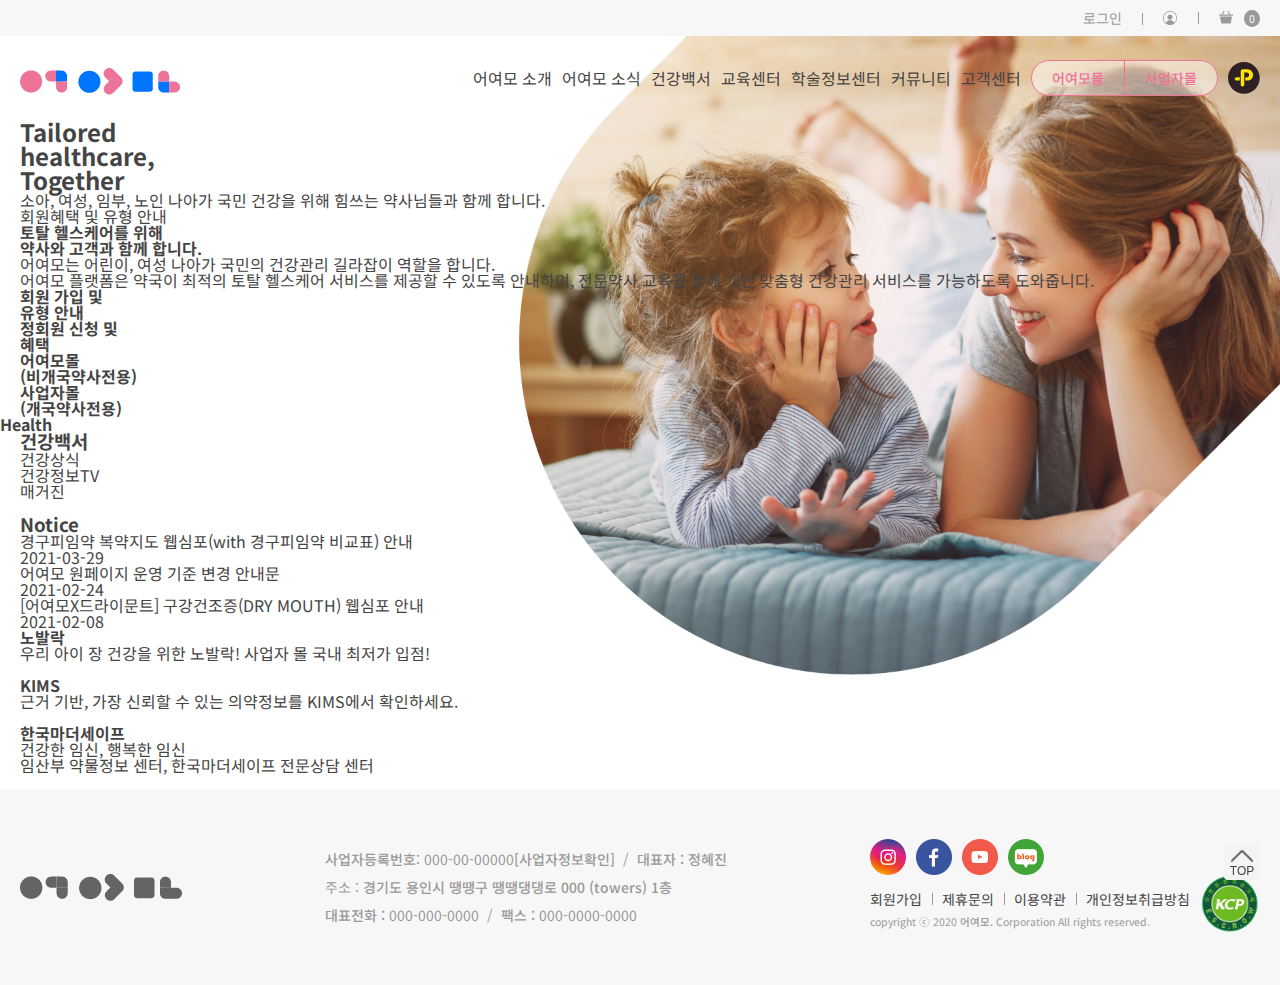
==== index.html @ 67e34d73 "add footer" ====
<!DOCTYPE html>
<html lang="ko">

<head>
  <meta charset="UTF-8">
  <meta http-equiv="X-UA-Compatible" content="IE=edge">
  <meta name="keywords" content="어여모">
  <meta name="description" content="소아, 여성, 임부, 노인 나아가 국민 건강을 위해 힘쓰는 약사님들과 함께 합니다.">
  <meta name="viewport"
    content="width=device-width, initial-scale=1.0, maximum-scale=1.0, minimum-scale=1.0, user-scalable=no">
  <title>어여모</title>
  <!-- 어여모 파비콘 -->
  <link rel="icon" href="./imgs/favicon.ico" type="image/x-icon">
  <!-- 구글 웹폰트 -->
  <link rel="stylesheet"
    href="https://fonts.googleapis.com/css2?family=Noto+Sans+KR:wght@100;300;400;500;700;900&display=swap">
  <link rel="stylesheet" href="https://fonts.googleapis.com/css2?family=Poppins:wght@300;400;500;600;700&display=swap">
  <link rel="stylesheet" href="https://fonts.googleapis.com/css2?family=Jua&display=swap">
  <!-- css -->
  <link rel="stylesheet" href="./css/style.css">
</head>

<body>
  <div class="wrap">
    <!-- 상단 헤더 메뉴 -->
    <header>
      <div class="header-top">
        <div class="inner">
          <ul class="util">
            <li><a href="#">로그인</a></li>
            <li><a href="#"><span class="blind">내 정보</span></a></li>
            <li><a href="#"><span class="blind">장바구니</span><span>0</span></a></li>
          </ul>
        </div>
      </div>
      <div class="header-nav">
        <div class="inner">
          <h1 class="logo">
            <a href="./index.html"><img src="./imgs/common/logo.png" alt="어여모 상단 로고" /></a>
          </h1>
          <ul class="gnb-box">
            <li class="gnb">
              <ul>
                <li class="gnb-title"><a href="#">어여모 소개</a>
                  <ul class="depth">
                    <li><a href="#">인사말</a></li>
                    <li><a href="#">비전&미션</a></li>
                    <li><a href="#">CI 소개</a></li>
                    <li><a href="#">오시는 길</a></li>
                  </ul>
                </li>
                <li class="gnb-title"><a href="#">어여모 소식</a>
                  <ul class="depth">
                    <li><a href="#">공지사항</a></li>
                    <li><a href="#">활동소식</a></li>
                    <li><a href="#">이벤트</a></li>
                  </ul>
                </li>
                <li class="gnb-title"><a href="#">건강백서</a>
                  <ul class="depth">
                    <li><a href="#">건강상식</a></li>
                    <li><a href="#">건강정보TV</a></li>
                    <li><a href="#">매거진</a></li>
                  </ul>
                </li>
                <li class="gnb-title"><a href="#">교육센터</a>
                  <ul class="depth">
                    <li><a href="#">LIVE 교육신청</a></li>
                    <li><a href="#">동영상 교육</a></li>
                    <li><a href="#">- 소아</a></li>
                    <li><a href="#">- 여성</a></li>
                    <li><a href="#">- 영양</a></li>
                    <li><a href="#">- 질병/약</a></li>
                    <li><a href="#">- 노인</a></li>
                    <li><a href="#">- 약국경영</a></li>
                    <li><a href="#">- 제품</a></li>
                    <li><a href="#">교육 오디오 클립</a></li>
                  </ul>
                </li>
                <li class="gnb-title"><a href="#">학술정보센터</a>
                  <ul class="depth">
                    <li><a href="#">학술 FAQ</a></li>
                    <li><a href="#">어여모 지식iN</a></li>
                    <li><a href="#">전문자료</a></li>
                    <li><a href="#">어여모 원페이지</a></li>
                    <li><a href="#">어여모 원페이지 미니</a></li>
                  </ul>
                </li>
                <li class="gnb-title"><a href="#">커뮤니티</a>
                  <ul class="depth">
                    <li><a href="#">약사에게 물어보세요</a></li>
                    <li><a href="#">약사끼리 묻고답하기</a></li>
                    <li><a href="#">약사끼리 구인/구직</a></li>
                    <li><a href="#">약사끼리 사고팔고</a></li>
                  </ul>
                </li>
                <li class="gnb-title"><a href="#">고객센터</a>
                  <ul class="depth">
                    <li><a href="#">회원가입 및 유형안내</a></li>
                    <li><a href="#">정회원 신청 및 혜택</a></li>
                    <li><a href="#">약사회원인증</a></li>
                    <li><a href="#">1:1 문의</a></li>
                  </ul>
                </li>
              </ul>
            </li>
            <li class="category-link">
              <ul>
                <li class="categories"><a href="#">어여모몰</a>
                  <ul class="depth">
                    <li><a href="#">브랜드</a></li>
                    <li><a href="#">여성/뷰티(특가)</a></li>
                    <li><a href="#">어여모</a></li>
                    <li><a href="#">살균/소독</a></li>
                    <li><a href="#">기획전</a></li>
                    <li><a href="#">정회원</a></li>
                  </ul>
                </li>
                <li class="categories"><a href="#">사업자몰</a>
                  <ul class="depth">
                    <li><a href="#">브랜드</a></li>
                    <li><a href="#">건기식/식품</a></li>
                    <li><a href="#">유아/어린이</a></li>
                    <li><a href="#">여성/뷰티</a></li>
                    <li><a href="#">어여모</a></li>
                    <li><a href="#">기타</a></li>
                    <li><a href="#">기획전</a></li>
                    <li><a href="#">정회원</a></li>
                  </ul>
                </li>
              </ul>
            </li>
            <li class="btn_kakao">
              <a href="#" title="카카오톡 상담"><span class="blind">카카오톡 상담하기</span></a>
            </li>
            <!-- 모바일 메뉴 햄버거 버튼 -->
            <li class="mobile">
              <div class="hamburger">
                <a href="#">
                  <span><span class="blind">모바일 메뉴</span></span>
                </a>
              </div>
            </li>
          </ul>
        </div>
      </div>
      <!-- 모바일 메뉴 -->
    </header>
    <!-- 메인 컨텐츠 -->
    <main>
      <div class="main-container">
        <!-- 메인 비주얼 -->
        <div class="main-visual">
          <div class="object mv-right">
            <img src="./imgs/main/visual_img.png" alt="" />
          </div>
          <div class="inner">
            <div class="text mv-left">
              <h2 class="visual-title">Tailored<br>healthcare,<br>Together</h2>
              <p class="ex-text">소아, 여성, 임부, 노인 나아가 국민 건강을 위해 힘쓰는 약사님들과 함께 합니다.</p>
              <a href="#"><span>회원혜택 및 유형 안내</span></a>
            </div>
          </div>
        </div>
        <!-- 섹션 1 : 어여모 안내 -->
        <div class="section about">
          <div class="object mv-left chng-scale"></div>
          <div class="inner">
            <div class="text">
              <strong class="section-em mv-left">토탈 헬스케어를 위해<br>약사와 고객과 함께 합니다.</strong>
              <p class="ex-text mv-right">
                어여모는 어린이, 여성 나아가 국민의 건강관리 길라잡이 역할을 합니다.<br>
                어여모 플랫폼은 약국이 최적의 토탈 헬스케어 서비스를 제공할 수 있도록 안내하며, 전문약사 교육을 통해 개인 맞춤형 건강관리 서비스를 가능하도록 도와줍니다.
              </p>
            </div>
            <ul class="items-box">
              <li class="item mv-up">
                <a href="#">
                  <span class="item-icons"></span>
                  <h4 class="item-top">회원 가입 및<br>유형 안내</h4>
                </a>
              </li>
              <li class="item mv-up">
                <a href="#">
                  <span class="item-icons"></span>
                  <h4 class="item-top">정회원 신청 및<br>혜택</h4>
                </a>
              </li>
              <li class="item mv-up">
                <a href="#">
                  <span class="item-icons"></span>
                  <h4 class="item-top">어여모몰<br>(비개국약사전용)</h4>
                </a>
              </li>
              <li class="item mv-up">
                <a href="#">
                  <span class="item-icons"></span>
                  <h4 class="item-top">사업자몰<br>(개국약사전용)</h4>
                </a>
              </li>
            </ul>
          </div>
        </div>
        <!-- 섹션 2 : 건강 정보 -->
        <div class="section health">
          <div class="object mv-right chng-scale">
            <strong class="section-em">Health</strong>
          </div>
          <div class="inner">
            <div class="text mv-left">
              <h3 class="section-title">건강백서</h3>
            </div>
            <ul class="items-box">
              <li class="item mv-up">
                <p class="item-bottom">건강상식</p>
              </li>
              <li class="item mv-up">
                <p class="item-bottom">건강정보TV</p>
              </li>
              <li class="item mv-up">
                <p class="item-bottom">매거진</p>
              </li>
            </ul>
          </div>
        </div>
        <!-- 섹션 3: 공지사항 -->
        <div class="section notice">
          <div class="object">
            <span class="mv-up"></span>
            <img src="" alt="" class="mv-up">
          </div>
          <div class="inner">
            <div class="text mv-left">
              <h3 class="section-title">Notice</h3>
              <a href="#"><span></span></a>
            </div>
            <ol class="board">
              <li>
                <a href="#" class="board-title">경구피임약 복약지도 웹심포(with 경구피임약 비교표) 안내</a>
                <p class="board-date">2021-03-29</p>
              </li>
              <li>
                <a href="#" class="board-title">어여모 원페이지 운영 기준 변경 안내문</a>
                <p class="board-date">2021-02-24</p>
              </li>
              <li>
                <a href="#" class="board-title">[어여모X드라이문트] 구강건조증(DRY MOUTH) 웹심포 안내</a>
                <p class="board-date">2021-02-08</p>
              </li>
            </ol>
          </div>
        </div>
        <!-- 섹션 4 : 관련 링크 안내 -->
        <div class="section banner">
          <div class="inner">
            <div class="items-box">
              <div class="item">
                <a href="#">
                  <span class="blind">사업자 몰 바로 가기</span>
                  <span class="item-icons"></span>
                  <h4 class="item-top">노발락</h4>
                  <div class="item-center">
                    <p>우리 아이 장 건강을 위한 노발락! 사업자 몰 국내 최저가 입점!</p>
                    <img src="" alt="">
                  </div>
                </a>
              </div>
              <div class="item">
                <a href="#">
                  <span class="blind">캄스 온라인 바로 가기</span>
                  <span class="item-icons"></span>
                  <h4 class="item-top">KIMS</h4>
                  <div class="item-center">
                    <p>근거 기반, 가장 신뢰할 수 있는 의약정보를 KIMS에서 확인하세요.</p>
                    <img src="" alt="">
                  </div>
                </a>
              </div>
              <div class="item">
                <a href="#">
                  <span class="blind">한국마더세이프 전문상담 센터 바로 가기</span>
                  <span class="item-icons"></span>
                  <h4 class="item-top">한국마더세이프</h4>
                  <div class="item-center">
                    <p>건강한 임신, 행복한 임신<br>임산부 약물정보 센터, 한국마더세이프 전문상담 센터</p>
                    <img src="" alt="">
                  </div>
                </a>
              </div>
            </div>
          </div>
        </div>
      </div>
    </main>
    <!-- 하단 풋터 메뉴 -->
    <footer>
      <div class="inner">
        <div class="ft_logo">
          <a href="./index.html"><img src="./imgs/common/ft_logo.png" alt="어여모 하단 로고"></a>
        </div>
        <ul class="ft_info">
          <li>
            <p><strong>사업자등록번호</strong>: 000-00-00000</p><a href="#"><strong>[사업자정보확인]</strong></a><span class="slash">/</span><strong>대표자 : 정혜진</strong>
          </li>
          <li>
            <p><span class="slash">/</span>주소 : <strong>경기도 용인시 땡땡구 땡땡댕댕로 000 (towers) 1층</strong></p>
          </li>
          <li>
            <p><span class="slash">/</span><strong>대표전화 :</strong> 000-000-0000<span class="slash">/</span><strong>팩스 : </strong>000-0000-0000</p>
          </li>
        </ul>
        <div class="ft-right">
          <div class="ft_sns">
            <span class="blind">sns 둘러보기</span>
            <a href="#"><img src="./imgs/common/icon_insta.png" alt="어여모 인스타그램"></a>
            <a href="#"><img src="./imgs/common/icon_facebook.png" alt="어여모 페이스북"></a>
            <a href="#"><img src="./imgs/common/icon_youtube.png" alt="어여모 유튜브"></a>
            <a href="#"><img src="./imgs/common/icon_blog.png" alt="어여모 네이버블로그"></a>
          </div>
          <div class="ft_menu">
            <ul>
              <li class="ft-menu_top">
                <ul class="ft-depth">
                  <li><a href="#">회원가입</a></li>
                  <li><a href="#">제휴문의</a></li>
                  <li><a href="#">이용약관</a></li>
                  <li><a href="#">개인정보취급방침</a></li>
                </ul>
              </li>
              <li class="ft-menu_copy">
                <p>copyright ⓒ 2020 <strong>어여모.</strong> Corporation All rights reserved.</p>
              </li>
            </ul>
            <a href="#"><img src="./imgs/common/ft_kcp.png" alt="에스크로 서비스 가맹점 로고"></a>
          </div>
        </div>
      </div>
    </footer>
    <button type="button" class="top">
      <span class="위로 가기"></span>TOP
    </div>
  </div>
</body>

</html>
---- css/style.css ----
@charset "UTF-8";
html,
body,
div,
span,
h1,
h2,
h3,
h4,
h5,
h6,
p,
a,
strong,
ol,
ul,
li,
aside,
footer,
header,
main {
  margin: 0;
  padding: 0;
  vertical-align: baseline;
}

body {
  position: relative;
  height: 100%;
  color: #444;
  font-family: "Noto Sans KR", "맑은 고딕", Dotum, Arial, sans-serif;
  font-size: 100%;
  line-height: 1;
}

aside,
footer,
header,
main,
div {
  display: block;
}

ol,
ul {
  list-style: none;
}

a {
  height: 100%;
  display: block;
  color: inherit;
  text-decoration: none;
}

img {
  max-width: 100%;
  height: auto;
  vertical-align: middle;
}

button {
  cursor: pointer;
  padding: 0;
  border: 0;
  outline: 0;
  appearance: none;
}

footer {
  position: relative;
  background-color: #f7f7f7;
  padding: 50px 0;
  white-space: nowrap;
}
footer .inner {
  display: flex;
  align-items: center;
  justify-content: space-between;
}
footer strong {
  font-weight: 500;
}

.ft_logo img {
  min-width: 160px !important;
}

.ft_info {
  margin: 0 0 0 20px;
  color: #999;
  font-size: 0.875em;
}
.ft_info li {
  display: inline-block;
  line-height: 2;
}
.ft_info li:nth-child(1) {
  display: flex;
}

.ft-right {
  display: flex;
  align-items: center;
}
.ft-right > div {
  margin: 0 0 0 20px;
}

.ft_sns {
  display: flex;
}
.ft_sns a {
  width: 36px;
  height: 36px;
}
.ft_sns a + a {
  margin: 0 0 0 10px;
}

.slash {
  padding: 0 8px;
}

.ft_menu {
  font-size: 0.875em;
  display: flex;
  align-items: center;
}
.ft_menu > a {
  margin: 0 0 0 20px;
  width: 60px;
  height: 60px;
}

.ft-depth {
  display: flex;
}
.ft-depth > li {
  position: relative;
  line-height: 2.4;
}
.ft-depth > li + li {
  margin: 0 0 0 20px;
}
.ft-depth > li + li::before {
  content: "";
  position: absolute;
  top: 10px;
  left: -10px;
  width: 1px;
  height: 12px;
  background-color: #999;
}

.ft-menu_copy {
  color: #999;
  font-size: 0.75em;
}

.top {
  position: fixed;
  right: 20px;
  bottom: 20px;
  width: 36px;
  height: 36px;
  color: #444;
  font-size: 0.75em;
  background: #f4f4f4 url("../imgs/common/icon_arrowTop.png") no-repeat;
  background-position: center 3px;
  background-size: 60%;
  padding: 18px 0 0;
  border-radius: 4px;
}

.main-visual .object {
  top: 0;
  width: 100%;
  height: 100%;
  position: absolute;
  z-index: -1;
}

.header-top {
  background-color: #f7f7f7;
}
.header-top .util {
  height: 36px;
  display: flex;
  justify-content: flex-end;
  align-items: center;
}
.header-top .util li {
  position: relative;
  line-height: 36px;
}
.header-top .util li + li {
  margin: 0 0 0 20px;
}
.header-top .util li + li::before {
  content: "";
  position: absolute;
  top: 13px;
  left: -10px;
  width: 1px;
  height: 12px;
  background-color: #999;
}
.header-top .util li:nth-child(1) a {
  padding: 0 10px 0;
}
.header-top .util li:nth-child(2) a {
  width: 36px;
  height: 36px;
  background: url("../imgs/common/icon_mypage.png") no-repeat center;
}
.header-top .util li:nth-child(3) a {
  padding: 0 0 0 36px;
}
.header-top .util li:nth-child(3) a::before {
  content: "";
  position: absolute;
  top: 0;
  left: 0;
  width: 36px;
  height: 36px;
  background: url("../imgs/common/icon_basket.png") no-repeat center;
}
.header-top .util li:nth-child(3) a span {
  color: #fff;
  font-size: 0.75em;
  padding: 1px 5px;
  background-color: #999;
  border-radius: 50%;
}
.header-top .util a {
  color: #999;
  font-size: 0.875em;
}

.header-nav {
  white-space: nowrap;
}
.header-nav .inner {
  display: flex;
  justify-content: space-between;
  align-items: center;
}
.header-nav .logo img {
  min-width: 160px !important;
}
.header-nav .gnb-box {
  height: 84px;
  display: flex;
  justify-content: space-between;
  align-items: center;
}
.header-nav .gnb-box > li {
  margin: 0 0 0 100px;
}
.header-nav .gnb-box .btn_kakao {
  width: 32px;
  height: 32px;
  background: url("../imgs/common/icon_kakao.png") no-repeat center;
}
.header-nav .gnb > ul {
  display: flex;
}
.header-nav .gnb-title {
  position: relative;
  line-height: 84px;
}
.header-nav .gnb-title .depth {
  top: 98%;
  left: 50%;
  transform: translateX(-50%);
  width: 170px;
  color: #fff;
  padding: 20px 0;
  background-color: #ee7399;
}
.header-nav .gnb-title .depth > li {
  line-height: 40px;
}
.header-nav .gnb-title:hover .depth {
  top: 100%;
  opacity: 1;
  visibility: visible;
}
.header-nav .gnb-title + li {
  margin: 0 0 0 60px;
}
.header-nav .category-link > ul {
  display: flex;
  position: relative;
}
.header-nav .categories a {
  transition: 0.3s;
}
.header-nav .categories > a {
  color: #ee7399;
  font-size: 0.875em;
  font-weight: 500;
  background-color: rgba(255, 255, 255, 0.5);
  padding: 10px 20px;
  border: 1px solid #ee7399;
  box-sizing: border-box;
}
.header-nav .categories > a:hover, .header-nav .categories > a.onDepth {
  background-color: rgba(238, 115, 153, 0.1);
}
.header-nav .categories .depth {
  top: 0;
  left: 0;
  width: 100%;
  margin: 45px 0 0;
  font-size: 0.875em;
  border-radius: 20px;
  padding: 10px 0;
  border: 1px solid #ee7399;
  box-sizing: border-box;
  background-color: #fff;
  overflow: hidden;
}
.header-nav .categories .depth > li {
  line-height: 25px;
}
.header-nav .categories .depth a:hover {
  color: #ee7399;
}
.header-nav .categories:hover .depth {
  opacity: 1;
  visibility: visible;
}
.header-nav .categories:nth-child(1) a {
  border-top-left-radius: 20px;
  border-bottom-left-radius: 20px;
}
.header-nav .categories:nth-child(2) a {
  margin: 0 0 0 -1px;
  border-top-right-radius: 20px;
  border-bottom-right-radius: 20px;
}
.header-nav .depth {
  position: absolute;
  opacity: 0;
  visibility: hidden;
  text-align: center;
  transition: 0.3s;
}

.mobile {
  display: none;
}
.mobile .hamburger {
  position: relative;
  width: 26px;
  height: 26px;
}
.mobile .hamburger a > span {
  position: absolute;
  width: 100%;
  height: 4px;
  top: 11px;
  background-color: #444;
}
.mobile .hamburger a > span::before {
  content: "";
  position: absolute;
  top: -11px;
  left: none;
  width: 26px;
  height: 4px;
  background-color: #444;
  right: 0;
}
.mobile .hamburger a > span::after {
  content: "";
  position: absolute;
  top: 11px;
  left: none;
  width: 14px;
  height: 4px;
  right: 0;
  background-color: #444;
}
.mobile .hamburger:hover a > span::before {
  top: -6px;
  width: 14px;
  transform: rotate(45deg);
  animation: rotate 0.3s;
}
.mobile .hamburger:hover a > span::after {
  top: 6px;
  width: 14px;
  transform: rotate(-45deg);
  animation: rotate 0.3s;
}

.aside {
  top: 0;
  right: 0;
  bottom: 0;
  left: 0;
  position: fixed;
  background-color: rgba(0, 0, 0, 0.3);
  z-index: 9;
}

.btn-mo_close {
  position: absolute;
  top: 15px;
  left: 305px;
  width: 30px;
  height: 30px;
  background-color: transparent;
}
.btn-mo_close::before, .btn-mo_close::after {
  content: "";
  position: absolute;
  top: 10px;
  left: 0;
  width: 30px;
  height: 4px;
  background-color: #fff;
  border: 1px solid rgba(0, 0, 0, 0.4);
  border-radius: 5px;
  transition: 0.3s 0.3s;
  opacity: 0;
}
.btn-mo_close.open::before {
  opacity: 1;
  transform: rotate(-45deg);
}
.btn-mo_close.open::after {
  opacity: 1;
  transform: rotate(45deg);
}
.btn-mo_close.close::before, .btn-mo_close.close::after {
  transform: rotate(0);
}

.aside-wrap {
  width: 300px;
  height: 100%;
  position: relative;
  overflow-x: hidden;
  overflow-y: scroll;
  background-color: #fff;
}
.aside-wrap > li {
  padding: 15px;
  box-sizing: border-box;
}
.aside-wrap .users-box {
  display: flex;
  justify-content: space-between;
  align-items: center;
  font-size: 0.875em;
}
.aside-wrap .users-box li:nth-child(1) {
  color: #999;
}
.aside-wrap .users-box li:nth-child(2) {
  display: flex;
}
.aside-wrap .users-box li:nth-child(2) a {
  color: #ee7399;
  padding: 5px 10px;
  border: 1px solid #ee7399;
  box-sizing: border-box;
  border-radius: 3px;
}
.aside-wrap .users-box li:nth-child(2) a + a {
  margin: 0 0 0 3px;
  color: #444;
  border-color: #999;
}
.aside-wrap .users-box li a:hover {
  color: #444;
  border-color: #444;
}
.aside-wrap > li:nth-child(2) {
  padding: 25px 15px;
  box-sizing: border-box;
  background-color: #ee7399;
}
.aside-wrap .lnb {
  color: #fff;
}
.aside-wrap .lnb .lnb-title > a {
  font-size: 1.125em;
  line-height: 1.8;
}
.aside-wrap .lnb .lnb-title > a:hover,
.aside-wrap .lnb .lnb-title > a .activeLnb {
  color: #f6daa4;
}
.aside-wrap .lnb .lnb-title + li {
  margin: 10px 0 0;
}
.aside-wrap .depth {
  display: none;
  font-size: 0.875em;
  margin: 10px;
}
.aside-wrap .depth > li + li {
  margin: 5px 0 0;
}
.aside-wrap .depth > li a {
  position: relative;
  display: inline-block;
  line-height: 1.6;
  padding: 5px 0;
  box-sizing: border-box;
}
.aside-wrap .depth > li a::after {
  content: "";
  position: absolute;
  top: 100%;
  left: 0;
  width: 0;
  height: 1px;
  background-color: #f6daa4;
}
.aside-wrap .depth > li a.on::after {
  animation: road 0.4s;
  width: 100%;
}
.aside-wrap .category-link {
  display: flex;
  justify-content: center;
}
.aside-wrap .category-link .categories > a {
  color: #ee7399;
  font-size: 0.875em;
  font-weight: 500;
  background-color: rgba(255, 255, 255, 0.5);
  padding: 10px 20px;
  border: 1px solid #ee7399;
  box-sizing: border-box;
  transition: 0.3s;
}
.aside-wrap .category-link .categories > a:hover {
  background-color: rgba(238, 115, 153, 0.1);
}
.aside-wrap .category-link .categories:nth-child(1) a {
  border-top-left-radius: 20px;
  border-bottom-left-radius: 20px;
}
.aside-wrap .category-link .categories:nth-child(2) a {
  margin: 0 0 0 -1px;
  border-top-right-radius: 20px;
  border-bottom-right-radius: 20px;
}
.aside-wrap .m-util {
  display: flex;
  justify-content: space-between;
}
.aside-wrap .m-util a {
  padding: 50px 0 0;
  box-sizing: border-box;
  font-size: 0.875em;
}
.aside-wrap .m-util li:nth-child(1) a {
  background: url("../imgs/common/mo_icon_mypage.png") no-repeat center 10px;
  background-size: 70%;
}
.aside-wrap .m-util li:nth-child(2) a {
  background: url("../imgs/common/mo_icon_cart.png") no-repeat center 10px;
  background-size: 60%;
}
.aside-wrap .m-util li:nth-child(3) a {
  background: url("../imgs/common/mo_icon_delivery.png") no-repeat center 10px;
  background-size: 60%;
}
.aside-wrap .m-util li:nth-child(4) a {
  background: url("../imgs/common/mo_icon_wish.png") no-repeat center 10px;
  background-size: 50%;
}
.aside-wrap .goods {
  padding: 30px 0 0;
}
.aside-wrap .goods p {
  font-size: 1.25em;
  line-height: 1.5;
  padding: 10px 15px;
  box-sizing: border-box;
}
.aside-wrap .goods .goods-list {
  padding: 25px 15px;
  border: 1px solid #999;
  box-sizing: border-box;
  border-left: 0;
  border-right: 0;
  text-align: center;
}
.aside-wrap .goods .goods-list span {
  color: #999;
  font-size: 0.875em;
}

@keyframes rotate {
  from {
    transform: rotate(360deg);
  }
}
@keyframes road {
  from {
    width: 0;
  }
  to {
    width: 100%;
  }
}
.wrap {
  min-width: 300px;
}
.wrap .inner {
  max-width: 1900px;
  margin: 0 auto;
  padding: 0 50px;
  box-sizing: border-box;
}
.wrap .blind {
  overflow: hidden;
  position: absolute;
  width: 1px;
  height: 1px;
  margin: -1px;
  clip: rect(0, 0, 0, 0);
}

.ft_info li:nth-child(2) .slash {
  display: none;
}

@media screen and (max-width: 1600px) {
  .header-nav .gnb-box > li {
    margin: 0 0 0 55px;
  }
  .header-nav .gnb-title + li {
    margin: 0 0 0 35px;
  }

  .ft_info li {
    display: block;
  }
  .ft_info li:nth-child(3) p .slash:nth-child(1) {
    display: none;
  }
}
@media screen and (max-width: 1366px) {
  .wrap .inner {
    padding: 0 30px;
  }

  .header-nav .gnb-box > li {
    margin: 0 0 0 40px;
  }
  .header-nav .gnb-title + li {
    margin: 0 0 0 20px;
  }
}
@media screen and (max-width: 1280px) {
  .wrap .inner {
    padding: 0 20px;
  }

  .header-nav .gnb-box > li {
    margin: 0 0 0 10px;
  }
  .header-nav .gnb-title + li {
    margin: 0 0 0 10px;
  }

  .ft-right {
    display: block;
  }

  .ft_info,
.ft-right > div,
.ft_menu > a {
    margin: 0 0 0 10px;
  }
}
@media screen and (max-width: 1023px) {
  .header-top .util li:nth-child(3) {
    display: none;
  }

  .gnb {
    display: none;
  }

  .mobile {
    display: block;
  }

  footer .inner {
    flex-direction: column;
    align-items: flex-start;
  }

  .ft-right {
    width: 100%;
  }

  .ft_menu {
    width: 100%;
    justify-content: space-between;
  }

  .ft_info {
    width: 100%;
    margin: 20px 0 10px;
  }
  .ft_info li {
    display: inline-block;
  }
  .ft_info li:nth-child(3) p .slash:nth-child(1) {
    display: inline-block;
  }

  .ft-right > div {
    margin: 10px 0 0;
  }

  .ft_menu > a {
    margin: 0;
  }
}
@media screen and (max-width: 767px) {
  .header-top,
.category-link {
    display: none;
  }

  .ft_logo {
    margin: 0 auto;
  }

  .ft_info {
    text-align: center;
  }
  .ft_info li {
    display: block;
  }
  .ft_info li:nth-child(1) {
    justify-content: center;
  }
  .ft_info li:nth-child(3) p .slash:nth-child(1) {
    display: none;
  }

  .ft-right {
    text-align: center;
  }

  .ft_sns,
.ft-depth {
    justify-content: center;
  }

  .ft_menu {
    flex-wrap: wrap;
  }
  .ft_menu ul {
    width: 100%;
  }
  .ft_menu > a {
    margin: 20px auto 0;
  }
}

/*# sourceMappingURL=style.css.map */
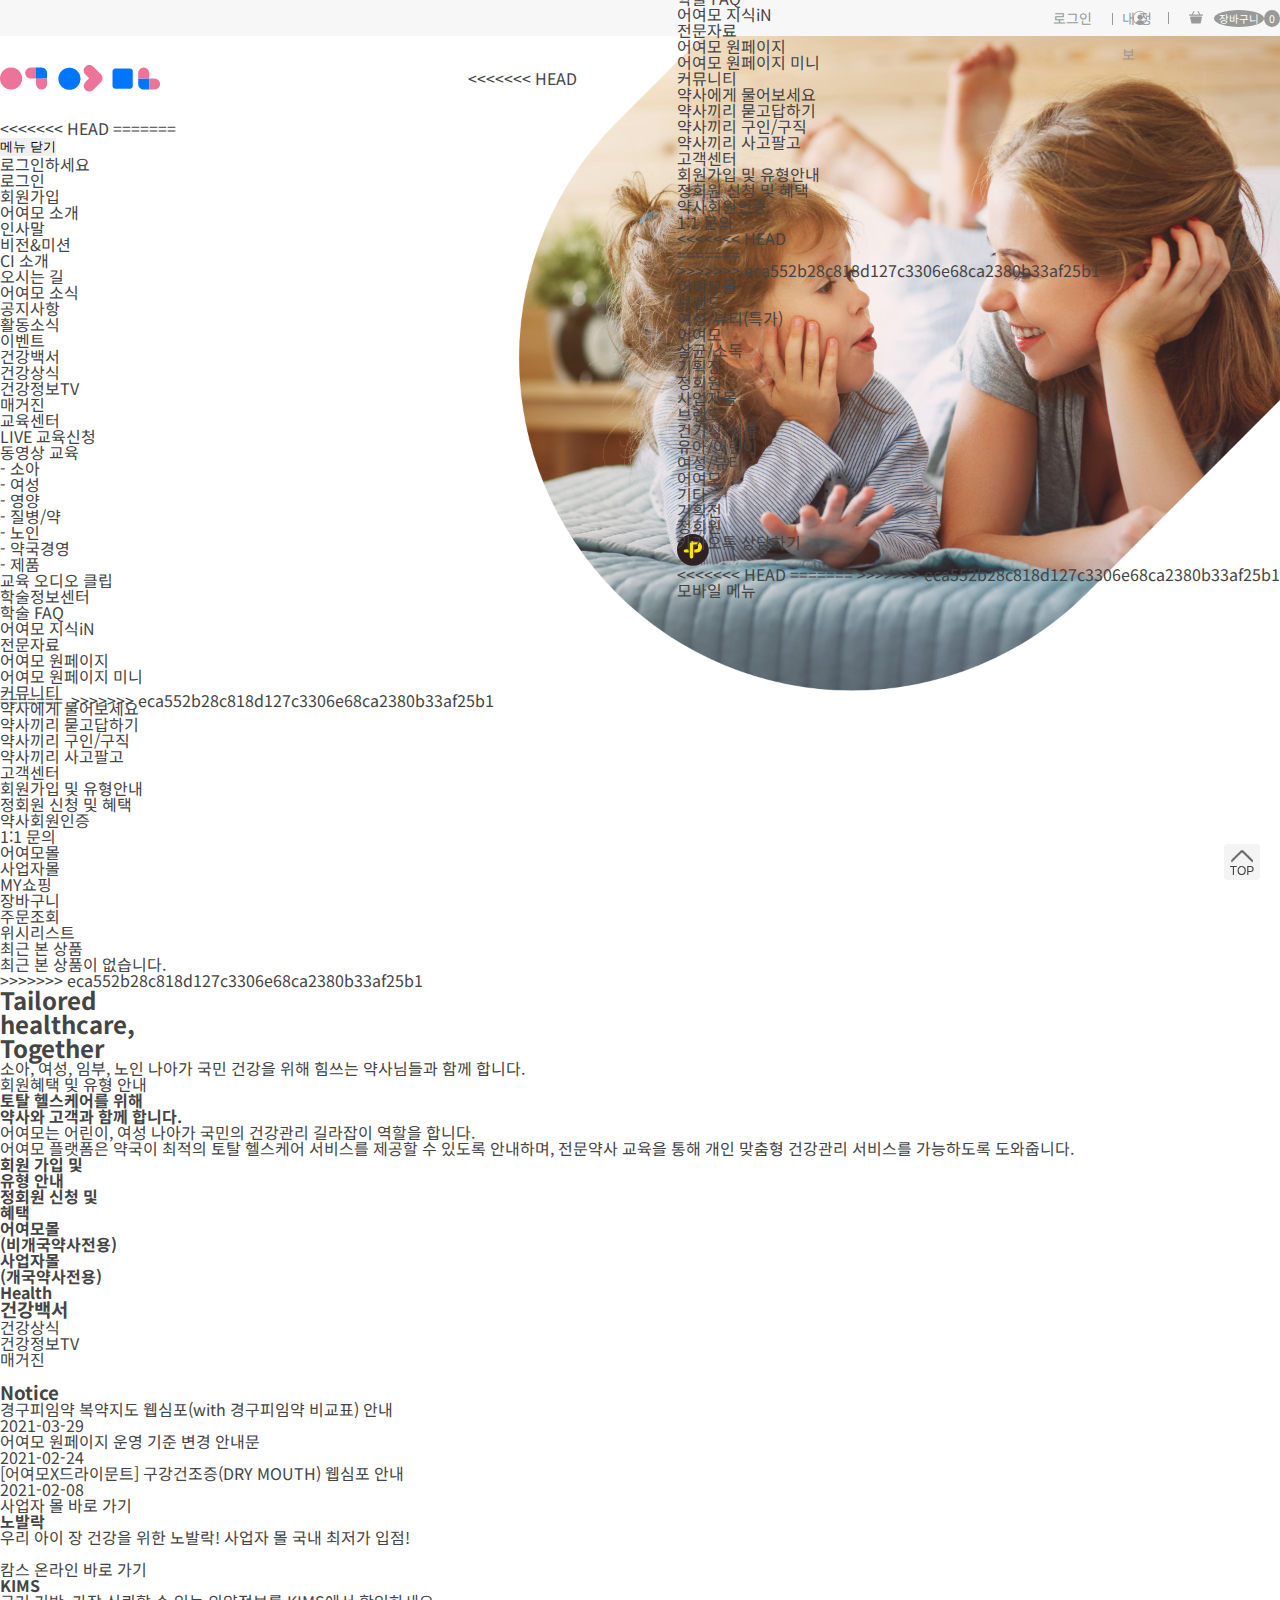
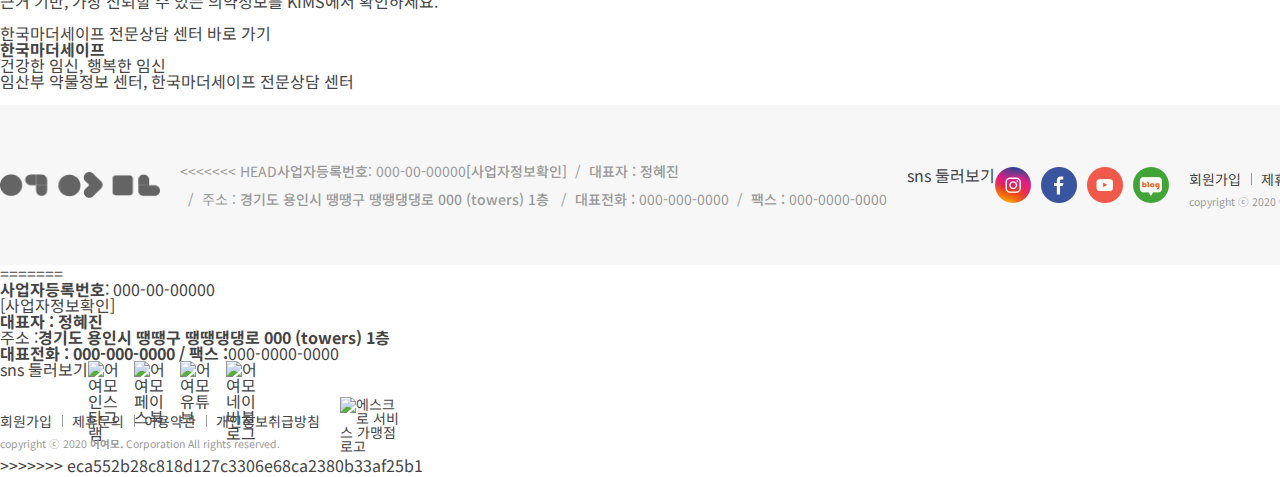
==== commit efd946bc: "add footer" ====
--- a/index.html
+++ b/index.html
@@ -39,8 +39,13 @@
             <a href="./index.html"><img src="./imgs/common/logo.png" alt="어여모 상단 로고" /></a>
           </h1>
           <ul class="gnb-box">
+<<<<<<< HEAD
             <li class="gnb">
               <ul>
+=======
+            <li>
+              <ul class="gnb">
+>>>>>>> eca552b28c818d127c3306e68ca2380b33af25b1
                 <li class="gnb-title"><a href="#">어여모 소개</a>
                   <ul class="depth">
                     <li><a href="#">인사말</a></li>
@@ -104,8 +109,13 @@
                 </li>
               </ul>
             </li>
+<<<<<<< HEAD
             <li class="category-link">
               <ul>
+=======
+            <li>
+              <ul class="category-link">
+>>>>>>> eca552b28c818d127c3306e68ca2380b33af25b1
                 <li class="categories"><a href="#">어여모몰</a>
                   <ul class="depth">
                     <li><a href="#">브랜드</a></li>
@@ -133,7 +143,11 @@
             <li class="btn_kakao">
               <a href="#" title="카카오톡 상담"><span class="blind">카카오톡 상담하기</span></a>
             </li>
+<<<<<<< HEAD
             <!-- 모바일 메뉴 햄버거 버튼 -->
+=======
+            <!-- 1024px부터 js 생성 -->
+>>>>>>> eca552b28c818d127c3306e68ca2380b33af25b1
             <li class="mobile">
               <div class="hamburger">
                 <a href="#">
@@ -144,7 +158,107 @@
           </ul>
         </div>
       </div>
+<<<<<<< HEAD
       <!-- 모바일 메뉴 -->
+=======
+      <!-- 생성될 모바일 사이드 메뉴 -->
+      <aside class="aside">
+        <button type="button" class="btn-mo_close"><span class="blind">메뉴 닫기</span></button>
+        <ol class="aside-wrap">
+          <li>
+            <ul class="users-box">
+              <li>로그인하세요</li>
+              <li><a href="#">로그인</a><a href="#">회원가입</a></li>
+            </ul>
+          </li>
+          <li>
+            <ul class="lnb">
+              <li class="lnb-title"><a href="#">어여모 소개</a>
+                <ul class="depth">
+                  <li><a href="#">인사말</a></li>
+                  <li><a href="#">비전&미션</a></li>
+                  <li><a href="#">CI 소개</a></li>
+                  <li><a href="#">오시는 길</a></li>
+                </ul>
+              </li>
+              <li class="lnb-title"><a href="#">어여모 소식</a>
+                <ul class="depth">
+                  <li><a href="#">공지사항</a></li>
+                  <li><a href="#">활동소식</a></li>
+                  <li><a href="#">이벤트</a></li>
+                </ul>
+              </li>
+              <li class="lnb-title"><a href="#">건강백서</a>
+                <ul class="depth">
+                  <li><a href="#">건강상식</a></li>
+                  <li><a href="#">건강정보TV</a></li>
+                  <li><a href="#">매거진</a></li>
+                </ul>
+              </li>
+              <li class="lnb-title"><a href="#">교육센터</a>
+                <ul class="depth">
+                  <li><a href="#">LIVE 교육신청</a></li>
+                  <li><a href="#">동영상 교육</a></li>
+                  <li><a href="#">- 소아</a></li>
+                  <li><a href="#">- 여성</a></li>
+                  <li><a href="#">- 영양</a></li>
+                  <li><a href="#">- 질병/약</a></li>
+                  <li><a href="#">- 노인</a></li>
+                  <li><a href="#">- 약국경영</a></li>
+                  <li><a href="#">- 제품</a></li>
+                  <li><a href="#">교육 오디오 클립</a></li>
+                </ul>
+              </li>
+              <li class="lnb-title"><a href="#">학술정보센터</a>
+                <ul class="depth">
+                  <li><a href="#">학술 FAQ</a></li>
+                  <li><a href="#">어여모 지식iN</a></li>
+                  <li><a href="#">전문자료</a></li>
+                  <li><a href="#">어여모 원페이지</a></li>
+                  <li><a href="#">어여모 원페이지 미니</a></li>
+                </ul>
+              </li>
+              <li class="lnb-title"><a href="#">커뮤니티</a>
+                <ul class="depth">
+                  <li><a href="#">약사에게 물어보세요</a></li>
+                  <li><a href="#">약사끼리 묻고답하기</a></li>
+                  <li><a href="#">약사끼리 구인/구직</a></li>
+                  <li><a href="#">약사끼리 사고팔고</a></li>
+                </ul>
+              </li>
+              <li class="lnb-title"><a href="#">고객센터</a>
+                <ul class="depth">
+                  <li><a href="#">회원가입 및 유형안내</a></li>
+                  <li><a href="#">정회원 신청 및 혜택</a></li>
+                  <li><a href="#">약사회원인증</a></li>
+                  <li><a href="#">1:1 문의</a></li>
+                </ul>
+              </li>
+            </ul>
+          </li>
+          <li>
+            <ul class="category-link">
+              <li class="categories"><a href="#">어여모몰</a></li>
+              <li class="categories"><a href="#">사업자몰</a></li>
+            </ul>
+          </li>
+          <li>
+            <ul class="m-util">
+              <li><a href="#" class="m-icon">MY쇼핑</a></li>
+              <li><a href="#" class="m-icon">장바구니</a></li>
+              <li><a href="#" class="m-icon">주문조회</a></li>
+              <li><a href="#" class="m-icon">위시리스트</a></li>
+            </ul>
+          </li>
+          <li class="goods">
+            <p>최근 본 상품</p>
+            <div class="goods-list">
+              <span>최근 본 상품이 없습니다.</span>
+            </div>
+          </li>
+        </ol>
+      </aside>
+>>>>>>> eca552b28c818d127c3306e68ca2380b33af25b1
     </header>
     <!-- 메인 컨텐츠 -->
     <main>
@@ -152,7 +266,11 @@
         <!-- 메인 비주얼 -->
         <div class="main-visual">
           <div class="object mv-right">
+<<<<<<< HEAD
             <img src="./imgs/main/visual_img.png" alt="" />
+=======
+            <img src="" alt="" />
+>>>>>>> eca552b28c818d127c3306e68ca2380b33af25b1
           </div>
           <div class="inner">
             <div class="text mv-left">
@@ -300,6 +418,7 @@
         </div>
         <ul class="ft_info">
           <li>
+<<<<<<< HEAD
             <p><strong>사업자등록번호</strong>: 000-00-00000</p><a href="#"><strong>[사업자정보확인]</strong></a><span class="slash">/</span><strong>대표자 : 정혜진</strong>
           </li>
           <li>
@@ -339,6 +458,42 @@
     <button type="button" class="top">
       <span class="위로 가기"></span>TOP
     </div>
+=======
+            <p><strong>사업자등록번호</strong>: 000-00-00000</p><a href="#">[사업자정보확인]</a><strong>대표자 : 정혜진</strong>
+          </li>
+          <li>
+            <p>주소 :<strong>경기도 용인시 땡땡구 땡땡댕댕로 000 (towers) 1층</strong></p>
+          </li>
+          <li>
+            <p><strong>대표전화 : 000-000-0000 / 팩스 :</strong>000-0000-0000</p>
+          </li>
+        </ul>
+        <div class="ft_sns">
+          <span class="blind">sns 둘러보기</span>
+          <a href="#"><img src="" alt="어여모 인스타그램"></a>
+          <a href="#"><img src="" alt="어여모 페이스북"></a>
+          <a href="#"><img src="" alt="어여모 유튜브"></a>
+          <a href="#"><img src="" alt="어여모 네이버블로그"></a>
+        </div>
+        <div class="ft_menu">
+          <ul>
+            <li class="ft-menu_top">
+              <ul class="ft-depth">
+                <li><a href="#">회원가입</a></li>
+                <li><a href="#">제휴문의</a></li>
+                <li><a href="#">이용약관</a></li>
+                <li><a href="#">개인정보취급방침</a></li>
+              </ul>
+            </li>
+            <li class="ft-menu_copy">
+              <p>copyright ⓒ 2020 <strong>어여모.</strong> Corporation All rights reserved.</p>
+            </li>
+          </ul>
+          <a href="#"><img src="" alt="에스크로 서비스 가맹점 로고"></a>
+        </div>
+      </div>
+    </footer>
+>>>>>>> eca552b28c818d127c3306e68ca2380b33af25b1
   </div>
 </body>
 
--- a/css/style.css
+++ b/css/style.css
@@ -56,6 +56,7 @@
 img {
   max-width: 100%;
   height: auto;
+<<<<<<< HEAD
   vertical-align: middle;
 }
 
@@ -179,6 +180,9 @@
   height: 100%;
   position: absolute;
   z-index: -1;
+=======
+  vertical-align: center;
+>>>>>>> eca552b28c818d127c3306e68ca2380b33af25b1
 }
 
 .header-top {
@@ -263,7 +267,11 @@
   height: 32px;
   background: url("../imgs/common/icon_kakao.png") no-repeat center;
 }
+<<<<<<< HEAD
 .header-nav .gnb > ul {
+=======
+.header-nav .gnb {
+>>>>>>> eca552b28c818d127c3306e68ca2380b33af25b1
   display: flex;
 }
 .header-nav .gnb-title {
@@ -290,7 +298,11 @@
 .header-nav .gnb-title + li {
   margin: 0 0 0 60px;
 }
+<<<<<<< HEAD
 .header-nav .category-link > ul {
+=======
+.header-nav .category-link {
+>>>>>>> eca552b28c818d127c3306e68ca2380b33af25b1
   display: flex;
   position: relative;
 }
@@ -349,9 +361,12 @@
   transition: 0.3s;
 }
 
+<<<<<<< HEAD
 .mobile {
   display: none;
 }
+=======
+>>>>>>> eca552b28c818d127c3306e68ca2380b33af25b1
 .mobile .hamburger {
   position: relative;
   width: 26px;
@@ -413,6 +428,14 @@
   left: 305px;
   width: 30px;
   height: 30px;
+<<<<<<< HEAD
+=======
+  cursor: pointer;
+  padding: 0;
+  border: 0;
+  outline: 0;
+  appearance: none;
+>>>>>>> eca552b28c818d127c3306e68ca2380b33af25b1
   background-color: transparent;
 }
 .btn-mo_close::before, .btn-mo_close::after {
@@ -426,6 +449,7 @@
   border: 1px solid rgba(0, 0, 0, 0.4);
   border-radius: 5px;
   transition: 0.3s 0.3s;
+<<<<<<< HEAD
   opacity: 0;
 }
 .btn-mo_close.open::before {
@@ -439,6 +463,15 @@
 .btn-mo_close.close::before, .btn-mo_close.close::after {
   transform: rotate(0);
 }
+=======
+}
+.btn-mo_close:hover::before {
+  transform: rotate(-45deg);
+}
+.btn-mo_close:hover::after {
+  transform: rotate(45deg);
+}
+>>>>>>> eca552b28c818d127c3306e68ca2380b33af25b1
 
 .aside-wrap {
   width: 300px;
@@ -631,10 +664,13 @@
   clip: rect(0, 0, 0, 0);
 }
 
+<<<<<<< HEAD
 .ft_info li:nth-child(2) .slash {
   display: none;
 }
 
+=======
+>>>>>>> eca552b28c818d127c3306e68ca2380b33af25b1
 @media screen and (max-width: 1600px) {
   .header-nav .gnb-box > li {
     margin: 0 0 0 55px;
@@ -642,6 +678,7 @@
   .header-nav .gnb-title + li {
     margin: 0 0 0 35px;
   }
+<<<<<<< HEAD
 
   .ft_info li {
     display: block;
@@ -649,6 +686,8 @@
   .ft_info li:nth-child(3) p .slash:nth-child(1) {
     display: none;
   }
+=======
+>>>>>>> eca552b28c818d127c3306e68ca2380b33af25b1
 }
 @media screen and (max-width: 1366px) {
   .wrap .inner {
@@ -673,6 +712,7 @@
   .header-nav .gnb-title + li {
     margin: 0 0 0 10px;
   }
+<<<<<<< HEAD
 
   .ft-right {
     display: block;
@@ -683,12 +723,15 @@
 .ft_menu > a {
     margin: 0 0 0 10px;
   }
+=======
+>>>>>>> eca552b28c818d127c3306e68ca2380b33af25b1
 }
 @media screen and (max-width: 1023px) {
   .header-top .util li:nth-child(3) {
     display: none;
   }
 
+<<<<<<< HEAD
   .gnb {
     display: none;
   }
@@ -771,6 +814,11 @@
   .ft_menu > a {
     margin: 20px auto 0;
   }
+=======
+  .header-nav .gnb-box > li:nth-child(1) {
+    display: none;
+  }
+>>>>>>> eca552b28c818d127c3306e68ca2380b33af25b1
 }
 
 /*# sourceMappingURL=style.css.map */
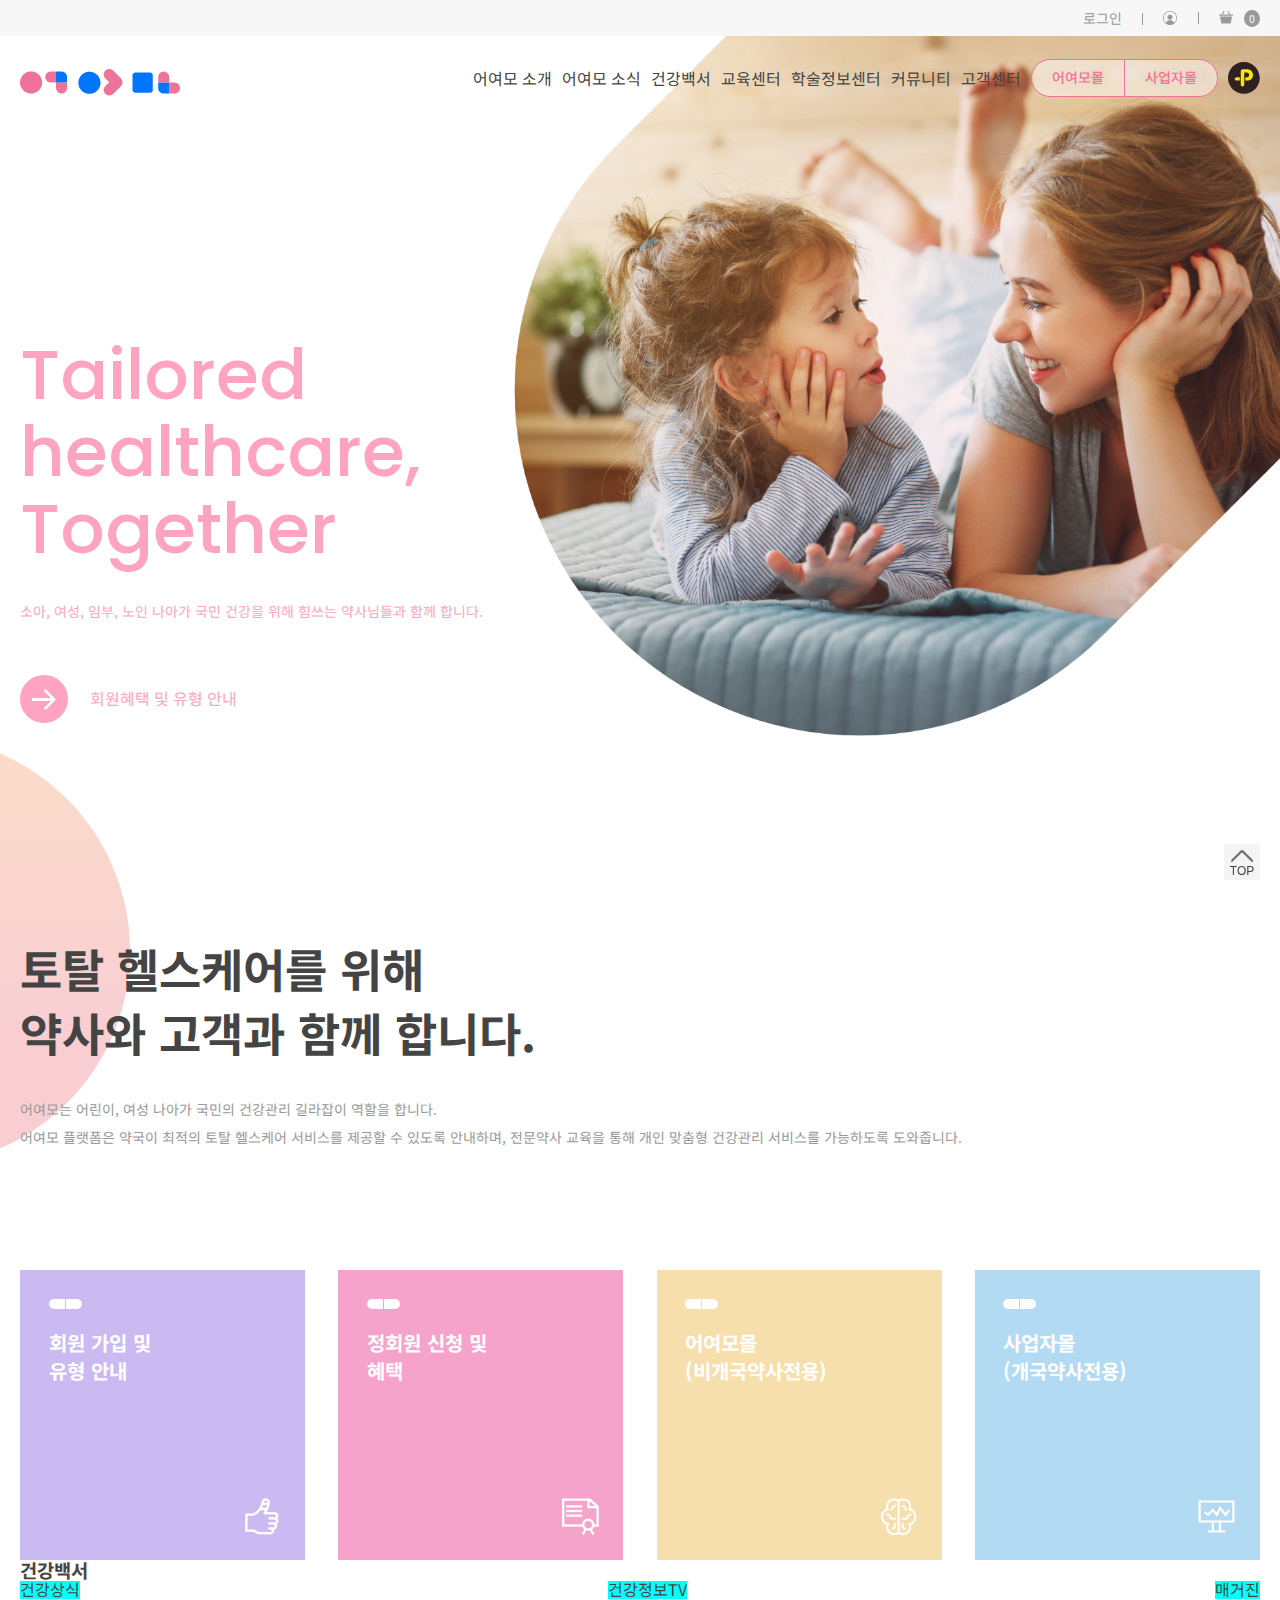
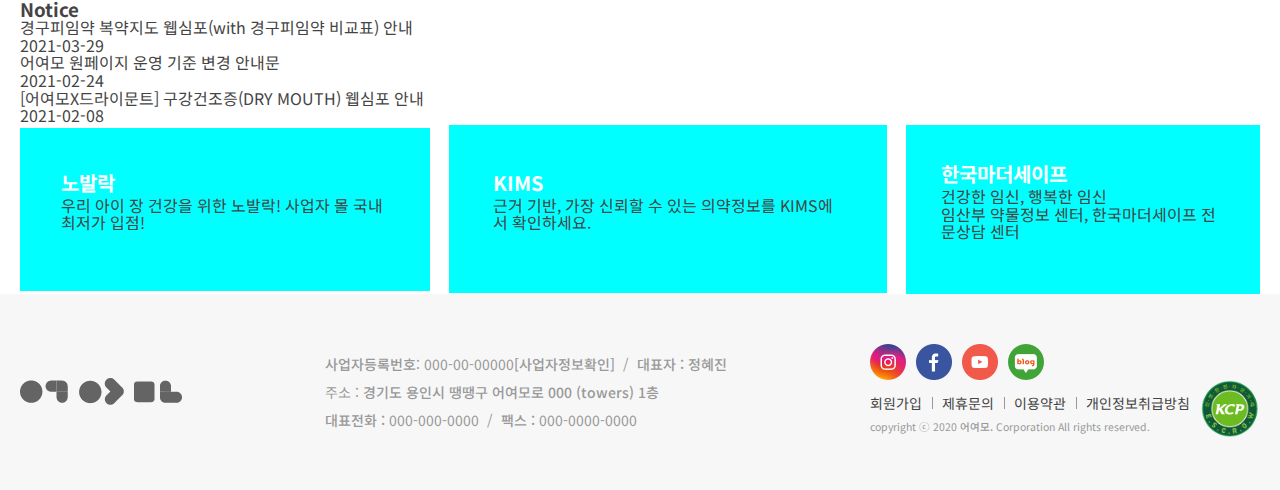
==== commit 1c4159d8: "mainVisual & section 01" ====
--- a/index.html
+++ b/index.html
@@ -39,13 +39,8 @@
             <a href="./index.html"><img src="./imgs/common/logo.png" alt="어여모 상단 로고" /></a>
           </h1>
           <ul class="gnb-box">
-<<<<<<< HEAD
             <li class="gnb">
               <ul>
-=======
-            <li>
-              <ul class="gnb">
->>>>>>> eca552b28c818d127c3306e68ca2380b33af25b1
                 <li class="gnb-title"><a href="#">어여모 소개</a>
                   <ul class="depth">
                     <li><a href="#">인사말</a></li>
@@ -109,13 +104,8 @@
                 </li>
               </ul>
             </li>
-<<<<<<< HEAD
             <li class="category-link">
               <ul>
-=======
-            <li>
-              <ul class="category-link">
->>>>>>> eca552b28c818d127c3306e68ca2380b33af25b1
                 <li class="categories"><a href="#">어여모몰</a>
                   <ul class="depth">
                     <li><a href="#">브랜드</a></li>
@@ -143,11 +133,7 @@
             <li class="btn_kakao">
               <a href="#" title="카카오톡 상담"><span class="blind">카카오톡 상담하기</span></a>
             </li>
-<<<<<<< HEAD
             <!-- 모바일 메뉴 햄버거 버튼 -->
-=======
-            <!-- 1024px부터 js 생성 -->
->>>>>>> eca552b28c818d127c3306e68ca2380b33af25b1
             <li class="mobile">
               <div class="hamburger">
                 <a href="#">
@@ -158,136 +144,30 @@
           </ul>
         </div>
       </div>
-<<<<<<< HEAD
       <!-- 모바일 메뉴 -->
-=======
-      <!-- 생성될 모바일 사이드 메뉴 -->
-      <aside class="aside">
-        <button type="button" class="btn-mo_close"><span class="blind">메뉴 닫기</span></button>
-        <ol class="aside-wrap">
-          <li>
-            <ul class="users-box">
-              <li>로그인하세요</li>
-              <li><a href="#">로그인</a><a href="#">회원가입</a></li>
-            </ul>
-          </li>
-          <li>
-            <ul class="lnb">
-              <li class="lnb-title"><a href="#">어여모 소개</a>
-                <ul class="depth">
-                  <li><a href="#">인사말</a></li>
-                  <li><a href="#">비전&미션</a></li>
-                  <li><a href="#">CI 소개</a></li>
-                  <li><a href="#">오시는 길</a></li>
-                </ul>
-              </li>
-              <li class="lnb-title"><a href="#">어여모 소식</a>
-                <ul class="depth">
-                  <li><a href="#">공지사항</a></li>
-                  <li><a href="#">활동소식</a></li>
-                  <li><a href="#">이벤트</a></li>
-                </ul>
-              </li>
-              <li class="lnb-title"><a href="#">건강백서</a>
-                <ul class="depth">
-                  <li><a href="#">건강상식</a></li>
-                  <li><a href="#">건강정보TV</a></li>
-                  <li><a href="#">매거진</a></li>
-                </ul>
-              </li>
-              <li class="lnb-title"><a href="#">교육센터</a>
-                <ul class="depth">
-                  <li><a href="#">LIVE 교육신청</a></li>
-                  <li><a href="#">동영상 교육</a></li>
-                  <li><a href="#">- 소아</a></li>
-                  <li><a href="#">- 여성</a></li>
-                  <li><a href="#">- 영양</a></li>
-                  <li><a href="#">- 질병/약</a></li>
-                  <li><a href="#">- 노인</a></li>
-                  <li><a href="#">- 약국경영</a></li>
-                  <li><a href="#">- 제품</a></li>
-                  <li><a href="#">교육 오디오 클립</a></li>
-                </ul>
-              </li>
-              <li class="lnb-title"><a href="#">학술정보센터</a>
-                <ul class="depth">
-                  <li><a href="#">학술 FAQ</a></li>
-                  <li><a href="#">어여모 지식iN</a></li>
-                  <li><a href="#">전문자료</a></li>
-                  <li><a href="#">어여모 원페이지</a></li>
-                  <li><a href="#">어여모 원페이지 미니</a></li>
-                </ul>
-              </li>
-              <li class="lnb-title"><a href="#">커뮤니티</a>
-                <ul class="depth">
-                  <li><a href="#">약사에게 물어보세요</a></li>
-                  <li><a href="#">약사끼리 묻고답하기</a></li>
-                  <li><a href="#">약사끼리 구인/구직</a></li>
-                  <li><a href="#">약사끼리 사고팔고</a></li>
-                </ul>
-              </li>
-              <li class="lnb-title"><a href="#">고객센터</a>
-                <ul class="depth">
-                  <li><a href="#">회원가입 및 유형안내</a></li>
-                  <li><a href="#">정회원 신청 및 혜택</a></li>
-                  <li><a href="#">약사회원인증</a></li>
-                  <li><a href="#">1:1 문의</a></li>
-                </ul>
-              </li>
-            </ul>
-          </li>
-          <li>
-            <ul class="category-link">
-              <li class="categories"><a href="#">어여모몰</a></li>
-              <li class="categories"><a href="#">사업자몰</a></li>
-            </ul>
-          </li>
-          <li>
-            <ul class="m-util">
-              <li><a href="#" class="m-icon">MY쇼핑</a></li>
-              <li><a href="#" class="m-icon">장바구니</a></li>
-              <li><a href="#" class="m-icon">주문조회</a></li>
-              <li><a href="#" class="m-icon">위시리스트</a></li>
-            </ul>
-          </li>
-          <li class="goods">
-            <p>최근 본 상품</p>
-            <div class="goods-list">
-              <span>최근 본 상품이 없습니다.</span>
-            </div>
-          </li>
-        </ol>
-      </aside>
->>>>>>> eca552b28c818d127c3306e68ca2380b33af25b1
     </header>
     <!-- 메인 컨텐츠 -->
     <main>
       <div class="main-container">
         <!-- 메인 비주얼 -->
         <div class="main-visual">
-          <div class="object mv-right">
-<<<<<<< HEAD
-            <img src="./imgs/main/visual_img.png" alt="" />
-=======
-            <img src="" alt="" />
->>>>>>> eca552b28c818d127c3306e68ca2380b33af25b1
-          </div>
+          <div class="object mv-right"></div>
           <div class="inner">
             <div class="text mv-left">
-              <h2 class="visual-title">Tailored<br>healthcare,<br>Together</h2>
-              <p class="ex-text">소아, 여성, 임부, 노인 나아가 국민 건강을 위해 힘쓰는 약사님들과 함께 합니다.</p>
+              <h2 class="visual-title">Tailored<br/>healthcare,<br/>Together</h2>
+              <p class="ex-text">소아, 여성, 임부, 노인 나아가<br class="br"/> 국민 건강을 위해 힘쓰는 약사님들과 함께 합니다.</p>
               <a href="#"><span>회원혜택 및 유형 안내</span></a>
             </div>
           </div>
         </div>
         <!-- 섹션 1 : 어여모 안내 -->
         <div class="section about">
-          <div class="object mv-left chng-scale"></div>
-          <div class="inner">
+          <div class="inner">
+            <div class="object mv-left chng-scale"></div>
             <div class="text">
-              <strong class="section-em mv-left">토탈 헬스케어를 위해<br>약사와 고객과 함께 합니다.</strong>
+              <strong class="section-em mv-left">토탈 헬스케어를 위해<br/>약사와 고객과 함께 합니다.</strong>
               <p class="ex-text mv-right">
-                어여모는 어린이, 여성 나아가 국민의 건강관리 길라잡이 역할을 합니다.<br>
+                어여모는 어린이, 여성 나아가 국민의 건강관리 길라잡이 역할을 합니다.<br/>
                 어여모 플랫폼은 약국이 최적의 토탈 헬스케어 서비스를 제공할 수 있도록 안내하며, 전문약사 교육을 통해 개인 맞춤형 건강관리 서비스를 가능하도록 도와줍니다.
               </p>
             </div>
@@ -295,25 +175,25 @@
               <li class="item mv-up">
                 <a href="#">
                   <span class="item-icons"></span>
-                  <h4 class="item-top">회원 가입 및<br>유형 안내</h4>
-                </a>
-              </li>
-              <li class="item mv-up">
-                <a href="#">
-                  <span class="item-icons"></span>
-                  <h4 class="item-top">정회원 신청 및<br>혜택</h4>
-                </a>
-              </li>
-              <li class="item mv-up">
-                <a href="#">
-                  <span class="item-icons"></span>
-                  <h4 class="item-top">어여모몰<br>(비개국약사전용)</h4>
-                </a>
-              </li>
-              <li class="item mv-up">
-                <a href="#">
-                  <span class="item-icons"></span>
-                  <h4 class="item-top">사업자몰<br>(개국약사전용)</h4>
+                  <h4 class="item-top">회원 가입 및<br/>유형 안내</h4>
+                </a>
+              </li>
+              <li class="item mv-up">
+                <a href="#">
+                  <span class="item-icons"></span>
+                  <h4 class="item-top">정회원 신청 및<br/>혜택</h4>
+                </a>
+              </li>
+              <li class="item mv-up">
+                <a href="#">
+                  <span class="item-icons"></span>
+                  <h4 class="item-top">어여모몰<br/>(비개국약사전용)</h4>
+                </a>
+              </li>
+              <li class="item mv-up">
+                <a href="#">
+                  <span class="item-icons"></span>
+                  <h4 class="item-top">사업자몰<br/>(개국약사전용)</h4>
                 </a>
               </li>
             </ul>
@@ -400,7 +280,7 @@
                   <span class="item-icons"></span>
                   <h4 class="item-top">한국마더세이프</h4>
                   <div class="item-center">
-                    <p>건강한 임신, 행복한 임신<br>임산부 약물정보 센터, 한국마더세이프 전문상담 센터</p>
+                    <p>건강한 임신, 행복한 임신<br/>임산부 약물정보 센터, 한국마더세이프 전문상담 센터</p>
                     <img src="" alt="">
                   </div>
                 </a>
@@ -418,11 +298,10 @@
         </div>
         <ul class="ft_info">
           <li>
-<<<<<<< HEAD
             <p><strong>사업자등록번호</strong>: 000-00-00000</p><a href="#"><strong>[사업자정보확인]</strong></a><span class="slash">/</span><strong>대표자 : 정혜진</strong>
           </li>
           <li>
-            <p><span class="slash">/</span>주소 : <strong>경기도 용인시 땡땡구 땡땡댕댕로 000 (towers) 1층</strong></p>
+            <p><span class="slash">/</span>주소 : <strong>경기도 용인시 땡땡구 어여모로 000 (towers) 1층</strong></p>
           </li>
           <li>
             <p><span class="slash">/</span><strong>대표전화 :</strong> 000-000-0000<span class="slash">/</span><strong>팩스 : </strong>000-0000-0000</p>
@@ -458,42 +337,6 @@
     <button type="button" class="top">
       <span class="위로 가기"></span>TOP
     </div>
-=======
-            <p><strong>사업자등록번호</strong>: 000-00-00000</p><a href="#">[사업자정보확인]</a><strong>대표자 : 정혜진</strong>
-          </li>
-          <li>
-            <p>주소 :<strong>경기도 용인시 땡땡구 땡땡댕댕로 000 (towers) 1층</strong></p>
-          </li>
-          <li>
-            <p><strong>대표전화 : 000-000-0000 / 팩스 :</strong>000-0000-0000</p>
-          </li>
-        </ul>
-        <div class="ft_sns">
-          <span class="blind">sns 둘러보기</span>
-          <a href="#"><img src="" alt="어여모 인스타그램"></a>
-          <a href="#"><img src="" alt="어여모 페이스북"></a>
-          <a href="#"><img src="" alt="어여모 유튜브"></a>
-          <a href="#"><img src="" alt="어여모 네이버블로그"></a>
-        </div>
-        <div class="ft_menu">
-          <ul>
-            <li class="ft-menu_top">
-              <ul class="ft-depth">
-                <li><a href="#">회원가입</a></li>
-                <li><a href="#">제휴문의</a></li>
-                <li><a href="#">이용약관</a></li>
-                <li><a href="#">개인정보취급방침</a></li>
-              </ul>
-            </li>
-            <li class="ft-menu_copy">
-              <p>copyright ⓒ 2020 <strong>어여모.</strong> Corporation All rights reserved.</p>
-            </li>
-          </ul>
-          <a href="#"><img src="" alt="에스크로 서비스 가맹점 로고"></a>
-        </div>
-      </div>
-    </footer>
->>>>>>> eca552b28c818d127c3306e68ca2380b33af25b1
   </div>
 </body>
 
--- a/css/style.css
+++ b/css/style.css
@@ -30,7 +30,7 @@
   color: #444;
   font-family: "Noto Sans KR", "맑은 고딕", Dotum, Arial, sans-serif;
   font-size: 100%;
-  line-height: 1;
+  line-height: 1.1;
 }
 
 aside,
@@ -56,7 +56,6 @@
 img {
   max-width: 100%;
   height: auto;
-<<<<<<< HEAD
   vertical-align: middle;
 }
 
@@ -174,15 +173,192 @@
   border-radius: 4px;
 }
 
+.main-container .inner {
+  position: relative;
+  max-width: 1500px;
+}
+
+.main-visual {
+  position: relative;
+  margin: -84px 0 0;
+  min-height: 960px;
+  z-index: -1;
+}
 .main-visual .object {
   top: 0;
   width: 100%;
   height: 100%;
-  position: absolute;
-  z-index: -1;
-=======
-  vertical-align: center;
->>>>>>> eca552b28c818d127c3306e68ca2380b33af25b1
+  background: url("../imgs/main/mv1.png") no-repeat;
+  background-position: right top;
+  background-size: auto 100%;
+}
+.main-visual .text {
+  position: absolute;
+  top: 300px;
+  color: #ffa4c0;
+  text-shadow: 1px 1px rgba(255, 255, 255, 0.5);
+}
+.main-visual .text .visual-title {
+  font-family: "Poppins", "Noto Sans KR", "맑은 고딕", Dotum, Arial, sans-serif;
+  font-size: 80px;
+  font-weight: 500;
+}
+.main-visual .text .ex-text {
+  color: #ffa4c0;
+}
+.main-visual .text > a {
+  margin: 80px 0 0;
+  height: 48px;
+  position: relative;
+  display: inline-block;
+  padding: 0 0 0 70px;
+}
+.main-visual .text > a span {
+  position: relative;
+  display: block;
+  top: 50%;
+  transform: translateY(-50%);
+}
+.main-visual .text > a::before {
+  content: "";
+  position: absolute;
+  top: 0;
+  left: 0;
+  width: 48px;
+  height: 100%;
+  border-radius: 50%;
+  background: #ffa4c0 url("../imgs/common/icon_arrow1.png") no-repeat center;
+  background-size: 50%;
+}
+
+.about {
+  margin: 200px 0 0;
+}
+.about .object {
+  top: -200px;
+  left: -300px;
+  width: 430px;
+  height: 430px;
+  border-radius: 50%;
+  background: linear-gradient(#fbdaca 12%, #f8ced3 70%);
+}
+.about .text {
+  display: flex;
+  flex-wrap: wrap;
+  justify-content: space-between;
+  word-break: keep-all;
+  margin: 0 0 70px;
+}
+.about .text .ex-text {
+  width: 50%;
+  display: inline-block;
+}
+.about .items-box .item {
+  width: 23%;
+  height: 290px;
+  margin: 4% 0 0;
+  opacity: 0.6;
+  background-size: 37px;
+  background-position: right 10% bottom 10%;
+  background-repeat: no-repeat;
+  transition: 0.3s;
+}
+.about .items-box .item:nth-child(1) {
+  background-color: #aa8ce8;
+  background-image: url("../imgs/main/about_icon01.png");
+}
+.about .items-box .item:nth-child(2) {
+  background-color: #ef67a9;
+  background-image: url("../imgs/main/about_icon02.png");
+}
+.about .items-box .item:nth-child(3) {
+  background-color: #f2cb78;
+  background-image: url("../imgs/main/about_icon03.png");
+}
+.about .items-box .item:nth-child(4) {
+  background-color: #7fc2eb;
+  background-image: url("../imgs/main/about_icon04.png");
+}
+.about .items-box span {
+  position: relative;
+}
+.about .items-box span::before, .about .items-box span::after {
+  content: "";
+  position: absolute;
+  top: 0;
+  left: 0;
+  width: 16px;
+  height: 10px;
+  background-color: #fff;
+  transition: 0.2s;
+}
+.about .items-box span::before {
+  border-top-left-radius: 9px;
+  border-bottom-left-radius: 9px;
+}
+.about .items-box span::after {
+  left: 17px;
+  border-top-right-radius: 9px;
+  border-bottom-right-radius: 9px;
+}
+.about .items-box .item-top {
+  padding: 30px 0 0;
+}
+.about .items-box .item:hover {
+  opacity: 1;
+  border-bottom-right-radius: 100px;
+}
+.about .items-box .item:hover span::before {
+  left: -1px;
+  transform: rotate(25deg);
+}
+.about .items-box .item:hover span::after {
+  left: 19px;
+  transform: rotate(-25deg);
+}
+
+.health .object {
+  display: none;
+  width: 680px;
+  height: 680px;
+  border-radius: 50%;
+  background: linear-gradient(-145deg, #f7c2c8 15%, #cec0eb 90%);
+}
+
+.object {
+  position: absolute;
+  z-index: -2;
+}
+
+.text .ex-text {
+  color: #999;
+  margin: 30px 0 0;
+  font-size: 0.875em;
+  line-height: 2;
+}
+.text .section-em {
+  width: 50%;
+  font-size: 46px;
+  line-height: 1.4;
+}
+
+.items-box {
+  display: flex;
+  flex-wrap: wrap;
+  justify-content: space-between;
+  align-items: center;
+}
+.items-box .item {
+  background-color: aqua;
+}
+.items-box .item a {
+  padding: 10%;
+  box-sizing: border-box;
+}
+.items-box .item-top {
+  color: #fff;
+  font-size: 1.25em;
+  line-height: 1.4;
 }
 
 .header-top {
@@ -267,11 +443,7 @@
   height: 32px;
   background: url("../imgs/common/icon_kakao.png") no-repeat center;
 }
-<<<<<<< HEAD
 .header-nav .gnb > ul {
-=======
-.header-nav .gnb {
->>>>>>> eca552b28c818d127c3306e68ca2380b33af25b1
   display: flex;
 }
 .header-nav .gnb-title {
@@ -298,11 +470,7 @@
 .header-nav .gnb-title + li {
   margin: 0 0 0 60px;
 }
-<<<<<<< HEAD
 .header-nav .category-link > ul {
-=======
-.header-nav .category-link {
->>>>>>> eca552b28c818d127c3306e68ca2380b33af25b1
   display: flex;
   position: relative;
 }
@@ -361,12 +529,9 @@
   transition: 0.3s;
 }
 
-<<<<<<< HEAD
 .mobile {
   display: none;
 }
-=======
->>>>>>> eca552b28c818d127c3306e68ca2380b33af25b1
 .mobile .hamburger {
   position: relative;
   width: 26px;
@@ -428,14 +593,6 @@
   left: 305px;
   width: 30px;
   height: 30px;
-<<<<<<< HEAD
-=======
-  cursor: pointer;
-  padding: 0;
-  border: 0;
-  outline: 0;
-  appearance: none;
->>>>>>> eca552b28c818d127c3306e68ca2380b33af25b1
   background-color: transparent;
 }
 .btn-mo_close::before, .btn-mo_close::after {
@@ -449,7 +606,6 @@
   border: 1px solid rgba(0, 0, 0, 0.4);
   border-radius: 5px;
   transition: 0.3s 0.3s;
-<<<<<<< HEAD
   opacity: 0;
 }
 .btn-mo_close.open::before {
@@ -463,15 +619,6 @@
 .btn-mo_close.close::before, .btn-mo_close.close::after {
   transform: rotate(0);
 }
-=======
-}
-.btn-mo_close:hover::before {
-  transform: rotate(-45deg);
-}
-.btn-mo_close:hover::after {
-  transform: rotate(45deg);
-}
->>>>>>> eca552b28c818d127c3306e68ca2380b33af25b1
 
 .aside-wrap {
   width: 300px;
@@ -647,13 +794,7 @@
   }
 }
 .wrap {
-  min-width: 300px;
-}
-.wrap .inner {
-  max-width: 1900px;
-  margin: 0 auto;
-  padding: 0 50px;
-  box-sizing: border-box;
+  min-width: 340px;
 }
 .wrap .blind {
   overflow: hidden;
@@ -663,14 +804,21 @@
   margin: -1px;
   clip: rect(0, 0, 0, 0);
 }
-
-<<<<<<< HEAD
+.wrap .br {
+  display: none;
+}
+
+.inner {
+  max-width: 1900px;
+  margin: 0 auto;
+  padding: 0 50px;
+  box-sizing: border-box;
+}
+
 .ft_info li:nth-child(2) .slash {
   display: none;
 }
 
-=======
->>>>>>> eca552b28c818d127c3306e68ca2380b33af25b1
 @media screen and (max-width: 1600px) {
   .header-nav .gnb-box > li {
     margin: 0 0 0 55px;
@@ -678,7 +826,10 @@
   .header-nav .gnb-title + li {
     margin: 0 0 0 35px;
   }
-<<<<<<< HEAD
+
+  .main-visual {
+    min-height: 800px;
+  }
 
   .ft_info li {
     display: block;
@@ -686,8 +837,6 @@
   .ft_info li:nth-child(3) p .slash:nth-child(1) {
     display: none;
   }
-=======
->>>>>>> eca552b28c818d127c3306e68ca2380b33af25b1
 }
 @media screen and (max-width: 1366px) {
   .wrap .inner {
@@ -700,6 +849,10 @@
   .header-nav .gnb-title + li {
     margin: 0 0 0 20px;
   }
+
+  .main-visual .object {
+    background-position: center top;
+  }
 }
 @media screen and (max-width: 1280px) {
   .wrap .inner {
@@ -712,7 +865,23 @@
   .header-nav .gnb-title + li {
     margin: 0 0 0 10px;
   }
-<<<<<<< HEAD
+
+  .main-visual {
+    min-height: 700px;
+  }
+  .main-visual .text .visual-title {
+    font-size: 70px;
+  }
+  .main-visual .text > a {
+    margin: 50px 0 0;
+  }
+
+  .about .text .section-em {
+    width: 100%;
+  }
+  .about .text .ex-text {
+    width: 100%;
+  }
 
   .ft-right {
     display: block;
@@ -723,21 +892,43 @@
 .ft_menu > a {
     margin: 0 0 0 10px;
   }
-=======
->>>>>>> eca552b28c818d127c3306e68ca2380b33af25b1
 }
 @media screen and (max-width: 1023px) {
   .header-top .util li:nth-child(3) {
     display: none;
   }
 
-<<<<<<< HEAD
   .gnb {
     display: none;
   }
 
   .mobile {
     display: block;
+  }
+
+  .main-visual {
+    min-height: 600px;
+  }
+  .main-visual .text .visual-title {
+    font-size: 60px;
+  }
+  .main-visual .text > a {
+    height: 40px;
+    padding: 0 0 0 55px;
+    margin: 30px 0 0;
+  }
+  .main-visual .text > a::before {
+    width: 40px;
+  }
+  .main-visual .text .br {
+    display: block;
+  }
+
+  .about .items-box .item-top {
+    font-size: 18px;
+  }
+  .about .items-box .item a {
+    padding: 15% 10%;
   }
 
   footer .inner {
@@ -779,6 +970,45 @@
     display: none;
   }
 
+  .main-visual {
+    margin: 0;
+    min-height: 500px;
+  }
+  .main-visual .text {
+    top: 200px;
+  }
+  .main-visual .text .visual-title {
+    font-size: 44px;
+  }
+  .main-visual .text > a {
+    height: 30px;
+    padding: 0 0 0 50px;
+    margin: 30px 0 0;
+  }
+  .main-visual .text > a::before {
+    width: 30px;
+  }
+
+  .about {
+    margin: 100px 0 0;
+  }
+  .about .items-box .item {
+    width: 48%;
+    height: 220px;
+  }
+  .about .items-box .item:hover {
+    border-bottom-right-radius: 40px;
+  }
+  .about .text {
+    margin: 0 0 30px;
+  }
+  .about .text .section-em {
+    font-size: 30px;
+  }
+  .about .text .ex-text {
+    margin: 20px 0 0;
+  }
+
   .ft_logo {
     margin: 0 auto;
   }
@@ -814,11 +1044,44 @@
   .ft_menu > a {
     margin: 20px auto 0;
   }
-=======
-  .header-nav .gnb-box > li:nth-child(1) {
+}
+@media screen and (max-width: 420px) {
+  .main-visual .text .visual-title {
+    font-size: 36px;
+  }
+
+  .about .items-box .item-top {
+    font-size: 1em;
+    padding: 24px 0 0;
+  }
+  .about .items-box .item {
+    height: 200px;
+  }
+  .about .items-box .item:hover {
+    border-bottom-right-radius: 30px;
+  }
+  .about .text {
+    margin: 0 0 20px;
+  }
+  .about .text .section-em {
+    font-size: 24px;
+  }
+  .about .text .ex-text {
+    margin: 10px 0 0;
+  }
+
+  .ft_info {
+    font-size: 13px;
+  }
+  .ft_info li:nth-child(1) {
+    flex-wrap: wrap;
+  }
+  .ft_info li:nth-child(1) .slash {
     display: none;
   }
->>>>>>> eca552b28c818d127c3306e68ca2380b33af25b1
+  .ft_info li:nth-child(1) > strong {
+    width: 100%;
+  }
 }
 
 /*# sourceMappingURL=style.css.map */
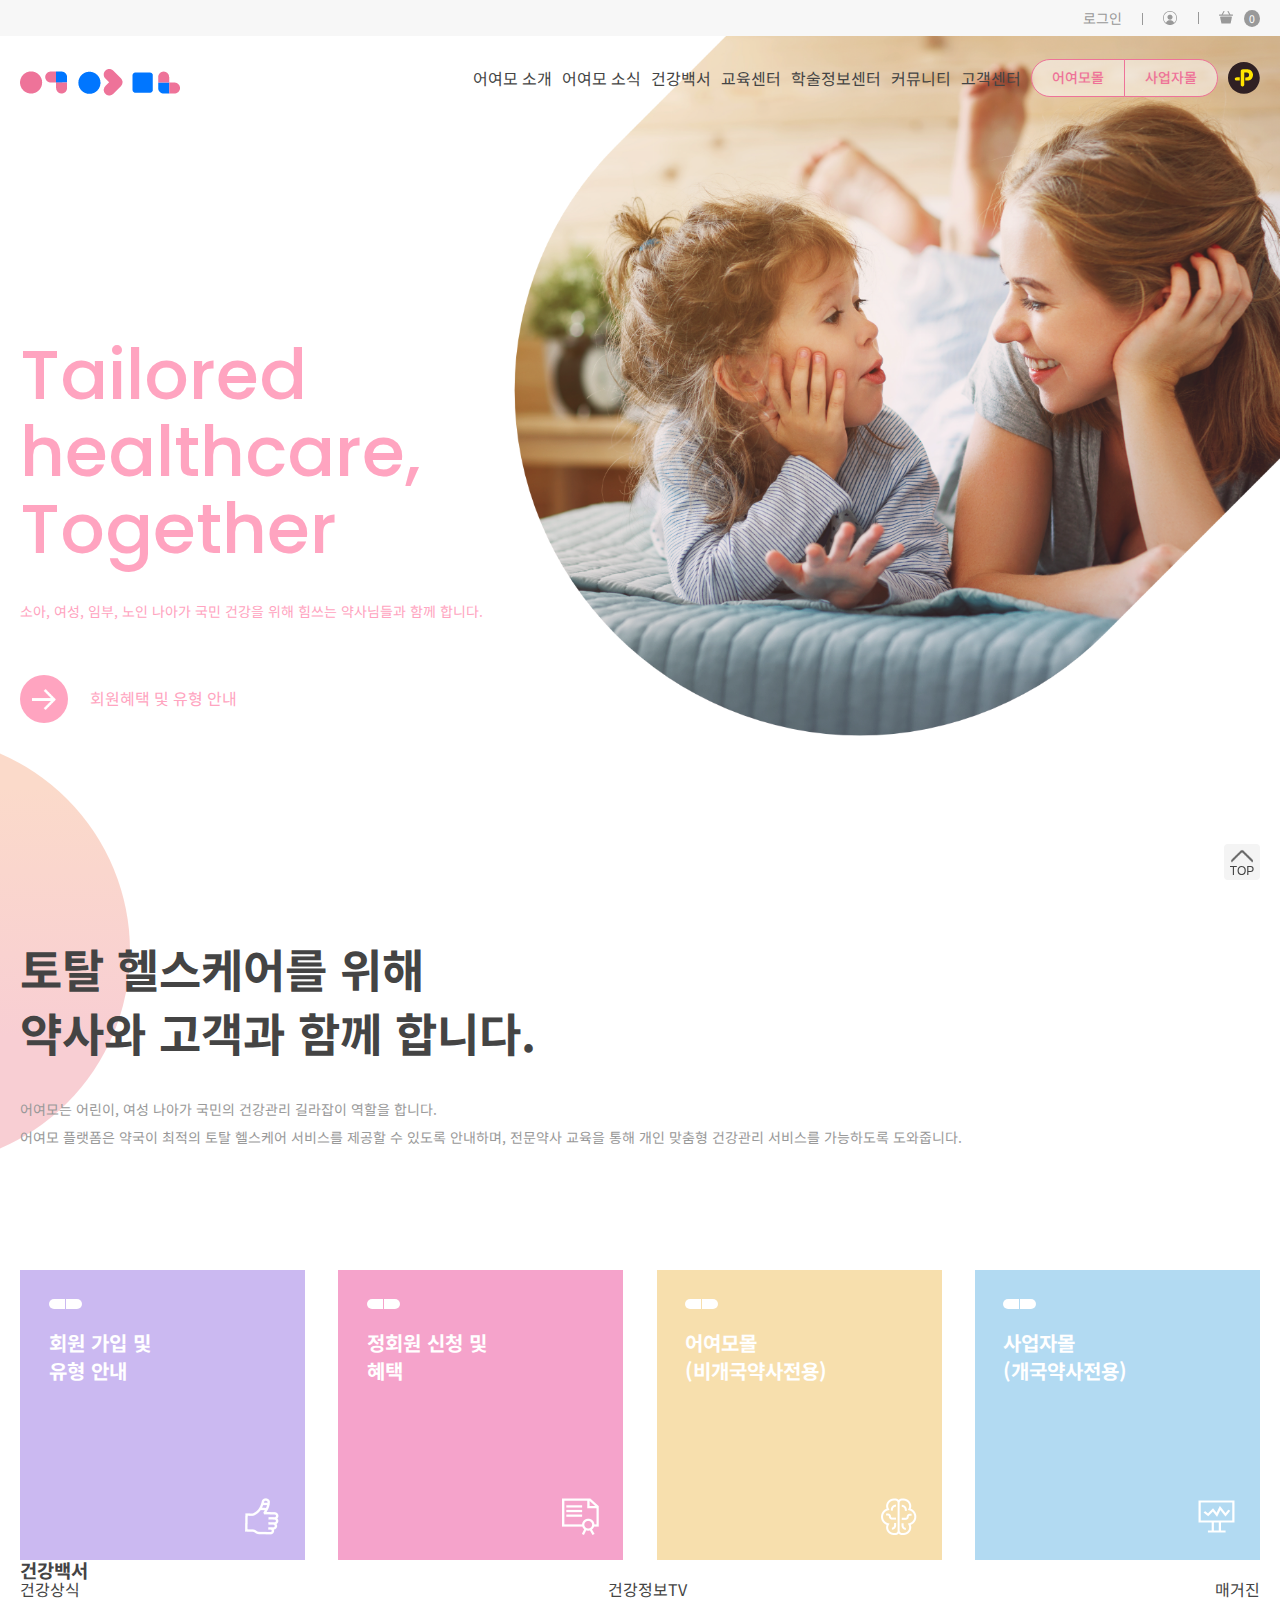
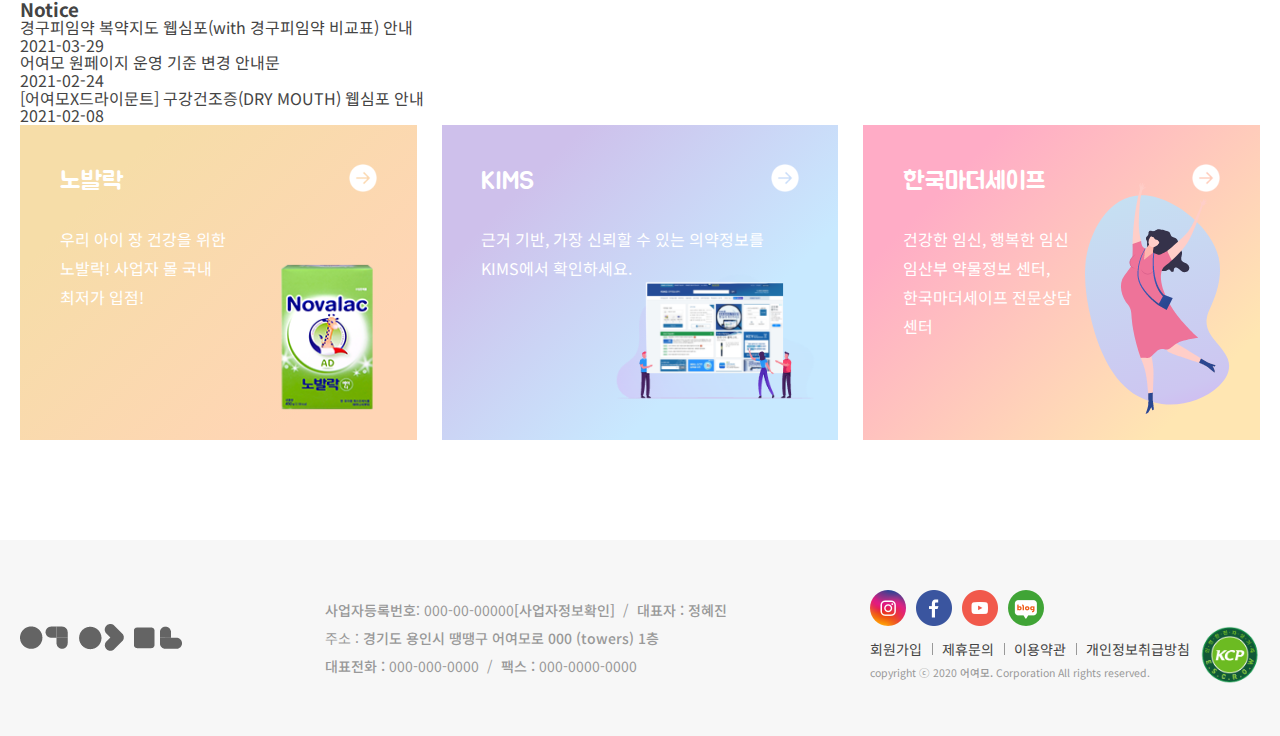
==== commit 6b5680ba: "add banner" ====
--- a/index.html
+++ b/index.html
@@ -255,33 +255,30 @@
               <div class="item">
                 <a href="#">
                   <span class="blind">사업자 몰 바로 가기</span>
-                  <span class="item-icons"></span>
                   <h4 class="item-top">노발락</h4>
                   <div class="item-center">
                     <p>우리 아이 장 건강을 위한 노발락! 사업자 몰 국내 최저가 입점!</p>
-                    <img src="" alt="">
+                    <img src="./imgs/main/banner_img01.png" alt="노발락 안내">
                   </div>
                 </a>
               </div>
               <div class="item">
                 <a href="#">
                   <span class="blind">캄스 온라인 바로 가기</span>
-                  <span class="item-icons"></span>
                   <h4 class="item-top">KIMS</h4>
                   <div class="item-center">
                     <p>근거 기반, 가장 신뢰할 수 있는 의약정보를 KIMS에서 확인하세요.</p>
-                    <img src="" alt="">
+                    <img src="./imgs/main/banner_img02.png" alt="킴스 안내">
                   </div>
                 </a>
               </div>
               <div class="item">
                 <a href="#">
                   <span class="blind">한국마더세이프 전문상담 센터 바로 가기</span>
-                  <span class="item-icons"></span>
                   <h4 class="item-top">한국마더세이프</h4>
                   <div class="item-center">
                     <p>건강한 임신, 행복한 임신<br/>임산부 약물정보 센터, 한국마더세이프 전문상담 센터</p>
-                    <img src="" alt="">
+                    <img src="./imgs/main/banner_img03.png" alt="한국마더세이프 안내">
                   </div>
                 </a>
               </div>
--- a/css/style.css
+++ b/css/style.css
@@ -158,6 +158,9 @@
   font-size: 0.75em;
 }
 
+/* ----------------------------------- /
+/            상단 이동 버튼             / 
+/ ----------------------------------- */
 .top {
   position: fixed;
   right: 20px;
@@ -173,6 +176,9 @@
   border-radius: 4px;
 }
 
+/* ----------------------------------- /
+/               메인 비주얼             / 
+/ ----------------------------------- */
 .main-container .inner {
   position: relative;
   max-width: 1500px;
@@ -231,6 +237,9 @@
   background-size: 50%;
 }
 
+/* ----------------------------------- /
+/          섹션 2 어여모 안내           / 
+/ ----------------------------------- */
 .about {
   margin: 200px 0 0;
 }
@@ -317,6 +326,9 @@
   transform: rotate(-25deg);
 }
 
+/* ----------------------------------- /
+/           섹션 3 건강 정보            / 
+/ ----------------------------------- */
 .health .object {
   display: none;
   width: 680px;
@@ -325,6 +337,72 @@
   background: linear-gradient(-145deg, #f7c2c8 15%, #cec0eb 90%);
 }
 
+/* ----------------------------------- /
+/            섹션 4 공지사항            / 
+/ ----------------------------------- */
+/* ----------------------------------- /
+/           섹션 5 관련 링크            / 
+/ ----------------------------------- */
+.banner {
+  margin: 0 0 100px 0;
+}
+.banner .items-box .item {
+  width: 32%;
+  height: 315px;
+}
+.banner .items-box .item:nth-child(1) {
+  background: linear-gradient(135deg, #f6dda8 20%, #ffd5b5 80%);
+}
+.banner .items-box .item:nth-child(2) {
+  background: linear-gradient(135deg, #cec0eb 20%, #c8e9ff 70%);
+}
+.banner .items-box .item:nth-child(3) {
+  background: linear-gradient(135deg, #ffacc6 20%, #ffe6b2 85%);
+}
+.banner .items-box .item:nth-child(3) img {
+  right: -10px;
+}
+.banner .items-box .item-top {
+  position: relative;
+  margin: 0 0 26px 0;
+  font-family: "Jua", sans-serif;
+  font-size: 1.563em;
+  font-weight: normal;
+}
+.banner .items-box .item-top::after {
+  right: 0;
+  content: "";
+  position: absolute;
+  top: 0;
+  left: none;
+  width: 28px;
+  height: 28px;
+  background: url("../imgs/common/icon_arrow2.png") no-repeat;
+  background-size: cover;
+  z-index: 1;
+}
+.banner .items-box .item-center {
+  color: #fff;
+  position: relative;
+  height: 80%;
+  display: flex;
+  flex-wrap: wrap;
+}
+.banner .items-box .item-center p {
+  width: 60%;
+  line-height: 1.8;
+  word-break: keep-all;
+  z-index: 1;
+}
+.banner .items-box .item-center img {
+  position: absolute;
+  right: -30px;
+  bottom: 0;
+}
+
+/* ----------------------------------- /
+/             메인 공통 요소            / 
+/ ----------------------------------- */
 .object {
   position: absolute;
   z-index: -2;
@@ -347,9 +425,6 @@
   flex-wrap: wrap;
   justify-content: space-between;
   align-items: center;
-}
-.items-box .item {
-  background-color: aqua;
 }
 .items-box .item a {
   padding: 10%;
@@ -883,6 +958,17 @@
     width: 100%;
   }
 
+  .banner .items-box .item:nth-child(1) img {
+    transform: scale(0.95);
+  }
+  .banner .items-box .item:nth-child(2) .item-center p {
+    width: 100%;
+  }
+  .banner .items-box .item:nth-child(2) img {
+    transform: scale(0.8);
+    right: -40px;
+  }
+
   .ft-right {
     display: block;
   }
@@ -931,6 +1017,16 @@
     padding: 15% 10%;
   }
 
+  .banner .items-box .item:nth-child(1) .item-center p {
+    width: 100%;
+  }
+  .banner .items-box .item:nth-child(1) img {
+    transform: scale(0.85);
+  }
+  .banner .items-box .item:nth-child(3) img {
+    transform: scale(0.8);
+  }
+
   footer .inner {
     flex-direction: column;
     align-items: flex-start;
@@ -1009,6 +1105,17 @@
     margin: 20px 0 0;
   }
 
+  .banner .items-box .item {
+    width: 100%;
+    height: 270px;
+  }
+  .banner .items-box .item + .item {
+    margin: 20px 0 0;
+  }
+  .banner .items-box .item a {
+    padding: 5%;
+  }
+
   .ft_logo {
     margin: 0 auto;
   }
@@ -1070,6 +1177,20 @@
     margin: 10px 0 0;
   }
 
+  .banner .items-box .item a {
+    padding: 7% 5%;
+  }
+  .banner .items-box .item-top {
+    font-size: 1.375em;
+  }
+  .banner .items-box .item-center p {
+    font-size: 0.875em;
+    line-height: 1.6;
+  }
+  .banner .items-box .item:nth-child(3) .item-center p {
+    width: 50%;
+  }
+
   .ft_info {
     font-size: 13px;
   }
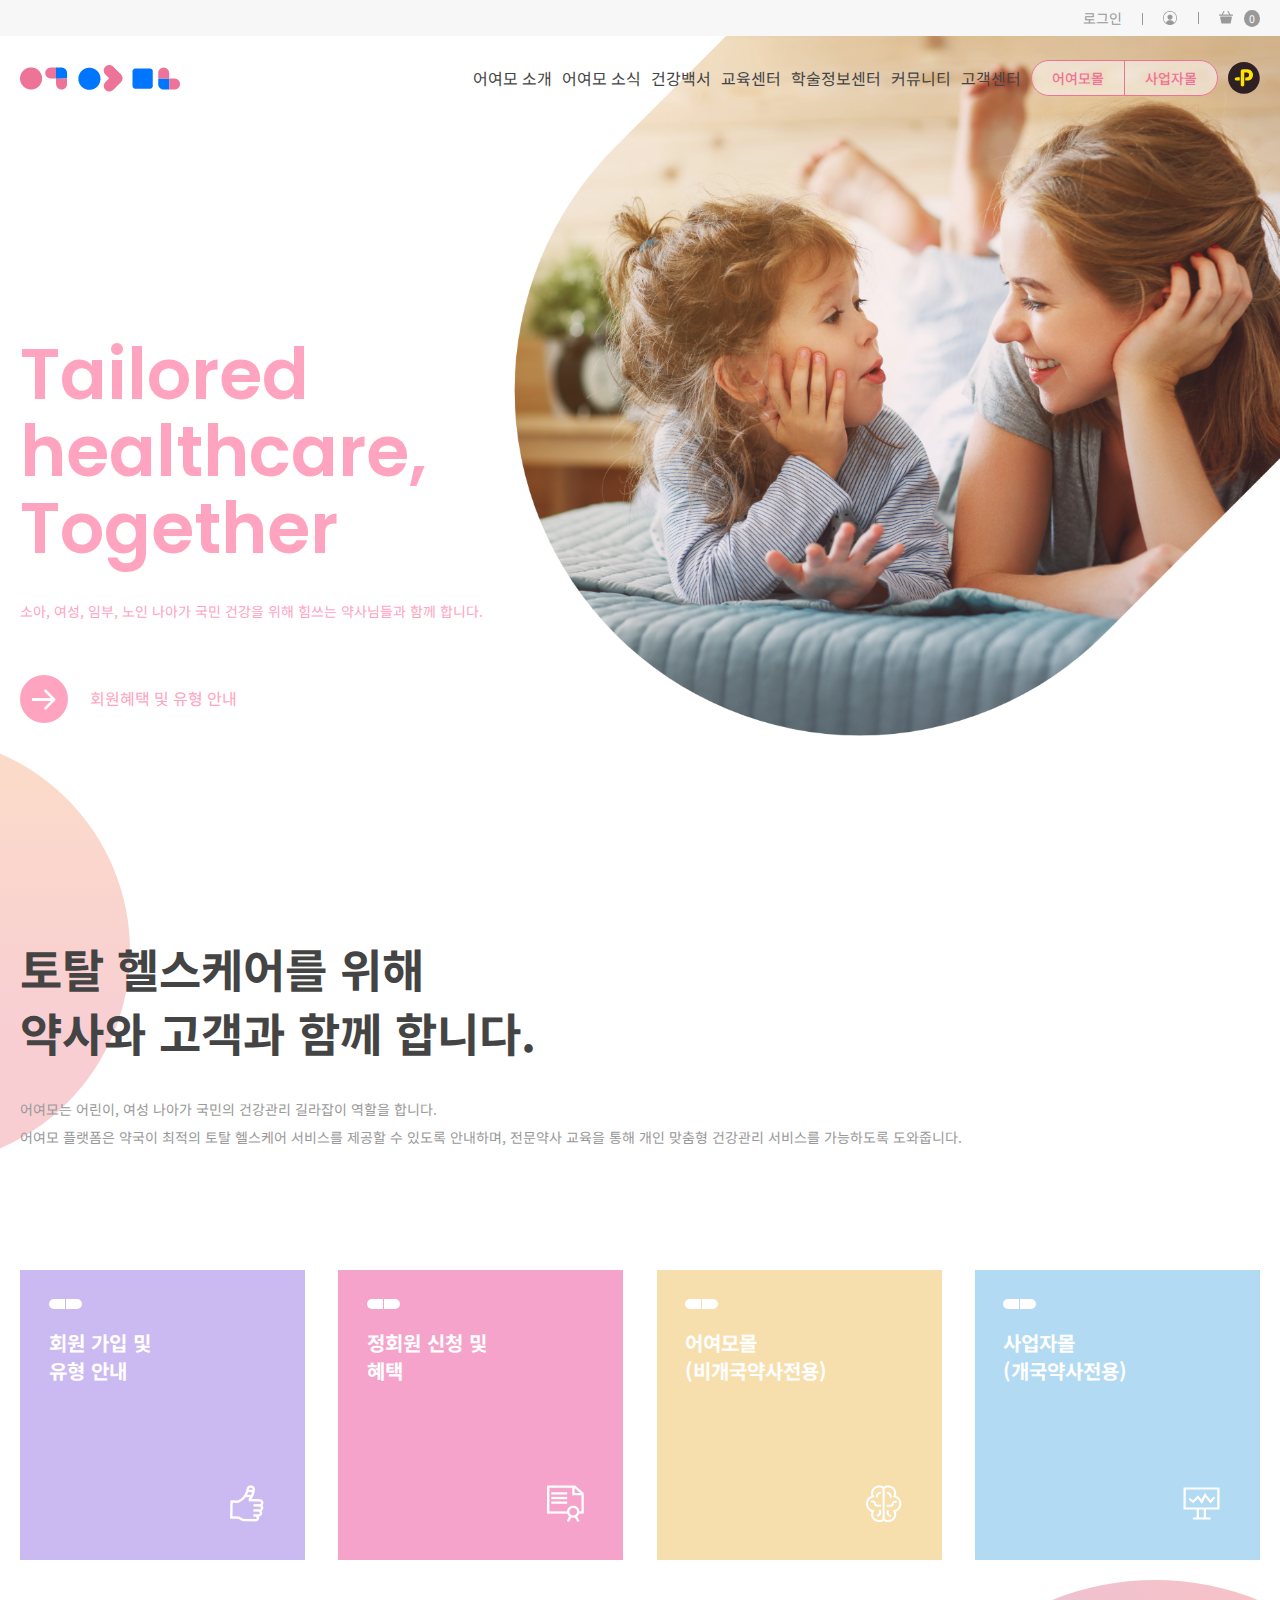
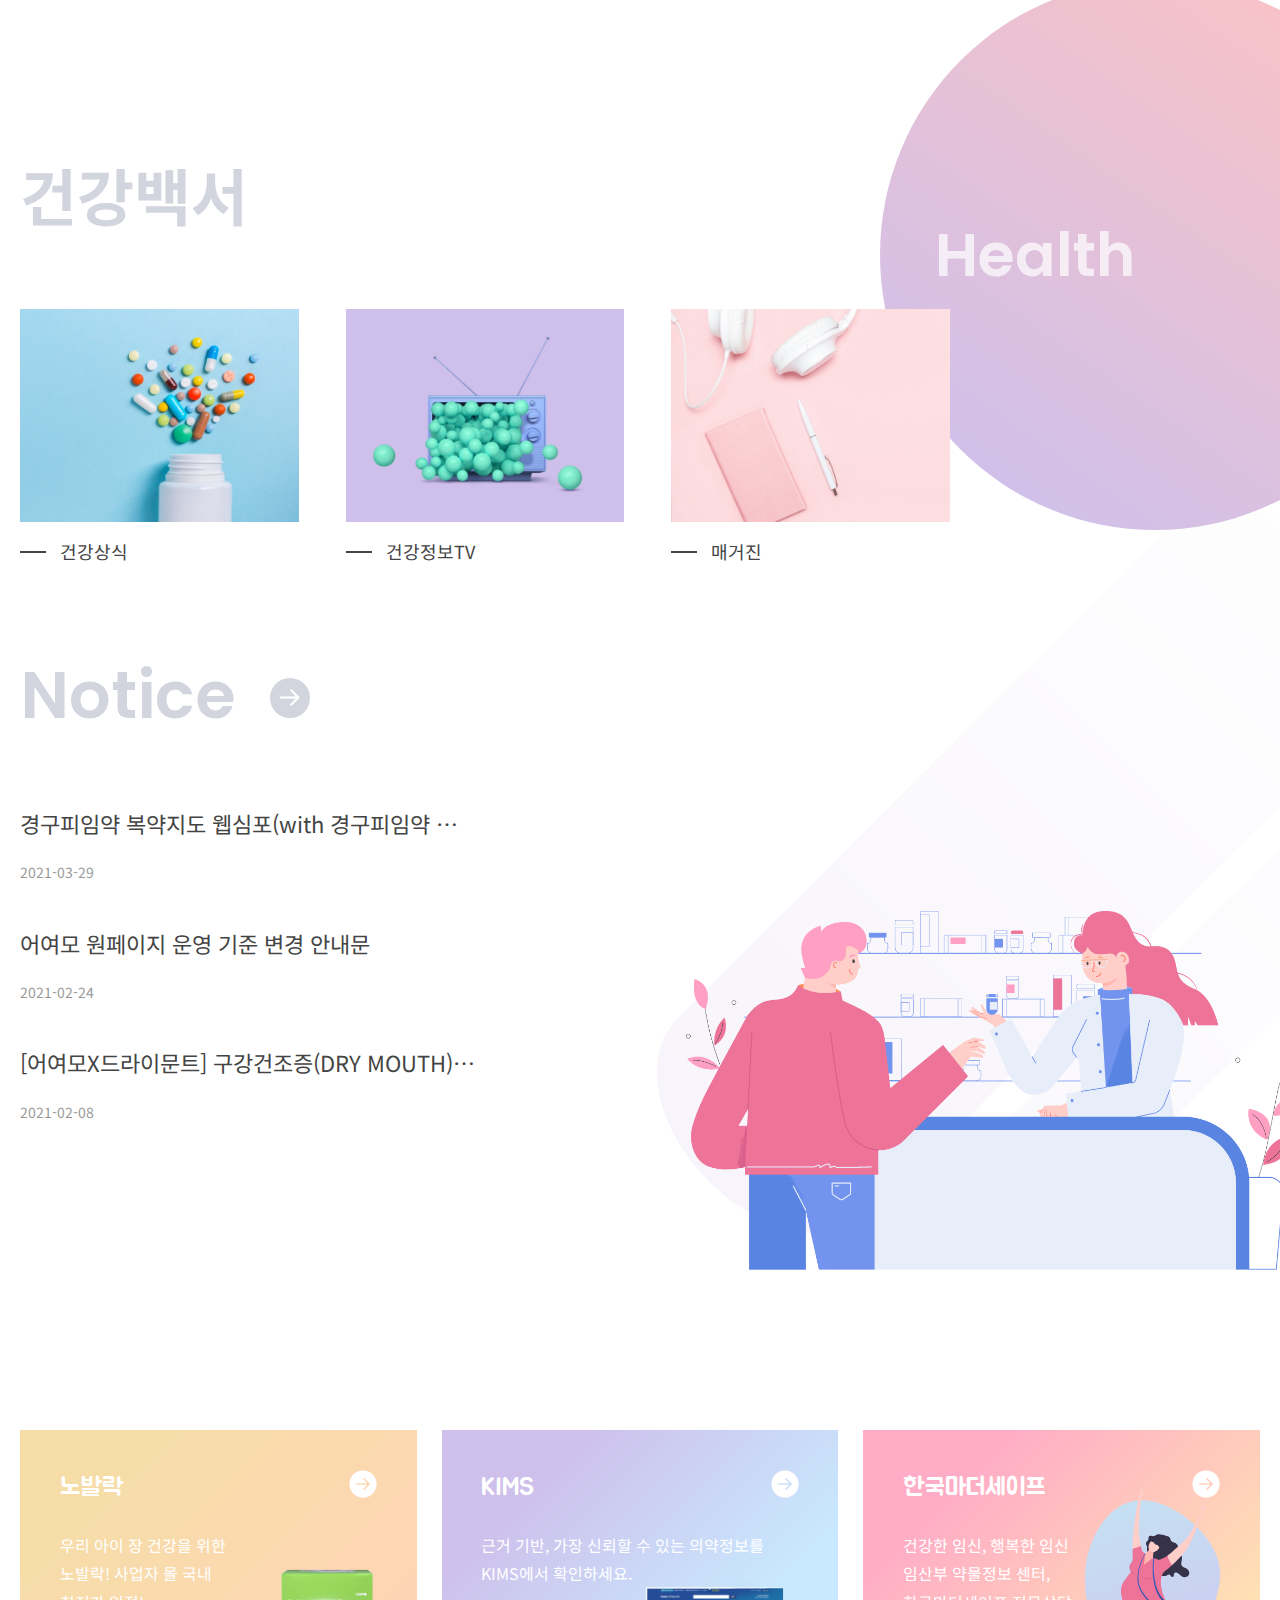
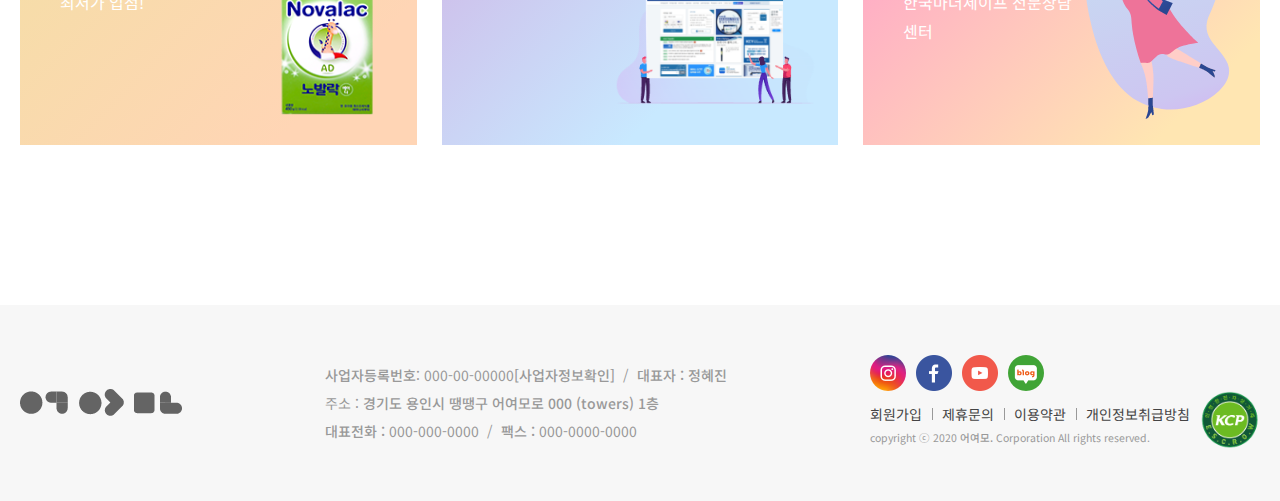
==== commit 27c96a19: "mobile handle & markup complete" ====
--- a/index.html
+++ b/index.html
@@ -145,6 +145,102 @@
         </div>
       </div>
       <!-- 모바일 메뉴 -->
+      <aside class="aside">
+        <button type="button" class="btn-mo_close"><span class="blind">메뉴 닫기 버튼</span></button>
+        <ol class="aside-wrap">
+          <li>
+            <ul class="users-box">
+              <li>로그인하세요</li>
+              <li><a href="#">로그인</a><a href="#">회원가입</a></li>
+            </ul>
+          </li>
+          <li>
+            <ul class="lnb">
+              <li class="lnb-title"><a href="#">어여모 소개</a>
+                <ul class="depth">
+                  <li><a href="#">인사말</a></li>
+                  <li><a href="#">비전&미션</a></li>
+                  <li><a href="#">CI 소개</a></li>
+                  <li><a href="#">오시는 길</a></li>
+                </ul>
+              </li>
+              <li class="lnb-title"><a href="#">어여모 소식</a>
+                <ul class="depth">
+                  <li><a href="#">공지사항</a></li>
+                  <li><a href="#">활동소식</a></li>
+                  <li><a href="#">이벤트</a></li>
+                </ul>
+              </li>
+              <li class="lnb-title"><a href="#">건강백서</a>
+                <ul class="depth">
+                  <li><a href="#">건강상식</a></li>
+                  <li><a href="#">건강정보TV</a></li>
+                  <li><a href="#">매거진</a></li>
+                </ul>
+              </li>
+              <li class="lnb-title"><a href="#">교육센터</a>
+                <ul class="depth">
+                  <li><a href="#">LIVE 교육신청</a></li>
+                  <li><a href="#">동영상 교육</a></li>
+                  <li><a href="#">- 소아</a></li>
+                  <li><a href="#">- 여성</a></li>
+                  <li><a href="#">- 영양</a></li>
+                  <li><a href="#">- 질병/약</a></li>
+                  <li><a href="#">- 노인</a></li>
+                  <li><a href="#">- 약국경영</a></li>
+                  <li><a href="#">- 제품</a></li>
+                  <li><a href="#">교육 오디오 클립</a></li>
+                </ul>
+              </li>
+              <li class="lnb-title"><a href="#">학술정보센터</a>
+                <ul class="depth">
+                  <li><a href="#">학술 FAQ</a></li>
+                  <li><a href="#">어여모 지식iN</a></li>
+                  <li><a href="#">전문자료</a></li>
+                  <li><a href="#">어여모 원페이지</a></li>
+                  <li><a href="#">어여모 원페이지 미니</a></li>
+                </ul>
+              </li>
+              <li class="lnb-title"><a href="#">커뮤니티</a>
+                <ul class="depth">
+                  <li><a href="#">약사에게 물어보세요</a></li>
+                  <li><a href="#">약사끼리 묻고답하기</a></li>
+                  <li><a href="#">약사끼리 구인/구직</a></li>
+                  <li><a href="#">약사끼리 사고팔고</a></li>
+                </ul>
+              </li>
+              <li class="lnb-title"><a href="#">고객센터</a>
+                <ul class="depth">
+                  <li><a href="#">회원가입 및 유형안내</a></li>
+                  <li><a href="#">정회원 신청 및 혜택</a></li>
+                  <li><a href="#">약사회원인증</a></li>
+                  <li><a href="#">1:1 문의</a></li>
+                </ul>
+              </li>
+            </ul>
+          </li>
+          <li>
+            <ul class="category-link">
+              <li class="categories"><a href="#">어여모몰</a></li>
+              <li class="categories"><a href="#">사업자몰</a></li>
+            </ul>
+          </li>
+          <li>
+            <ul class="m-util">
+              <li><a href="#">MY쇼핑</a></li>
+              <li><a href="#">장바구니</a></li>
+              <li><a href="#">주문조회</a></li>
+              <li><a href="#">위시리스트</a></li>
+            </ul>
+          </li>
+          <li class="goods">
+            <p>최근 본 상품</p>
+            <div class="goods-list">
+              <span>최근 본 상품이 없습니다.</span>
+            </div>
+          </li>
+        </ol>
+      </aside>
     </header>
     <!-- 메인 컨텐츠 -->
     <main>
@@ -154,8 +250,8 @@
           <div class="object mv-right"></div>
           <div class="inner">
             <div class="text mv-left">
-              <h2 class="visual-title">Tailored<br/>healthcare,<br/>Together</h2>
-              <p class="ex-text">소아, 여성, 임부, 노인 나아가<br class="br"/> 국민 건강을 위해 힘쓰는 약사님들과 함께 합니다.</p>
+              <h2 class="visual-title">Tailored<br />healthcare,<br />Together</h2>
+              <p class="ex-text">소아, 여성, 임부, 노인 나아가<br class="br" /> 국민 건강을 위해 힘쓰는 약사님들과 함께 합니다.</p>
               <a href="#"><span>회원혜택 및 유형 안내</span></a>
             </div>
           </div>
@@ -165,9 +261,9 @@
           <div class="inner">
             <div class="object mv-left chng-scale"></div>
             <div class="text">
-              <strong class="section-em mv-left">토탈 헬스케어를 위해<br/>약사와 고객과 함께 합니다.</strong>
+              <strong class="section-em mv-left">토탈 헬스케어를 위해<br />약사와 고객과 함께 합니다.</strong>
               <p class="ex-text mv-right">
-                어여모는 어린이, 여성 나아가 국민의 건강관리 길라잡이 역할을 합니다.<br/>
+                어여모는 어린이, 여성 나아가 국민의 건강관리 길라잡이 역할을 합니다.<br />
                 어여모 플랫폼은 약국이 최적의 토탈 헬스케어 서비스를 제공할 수 있도록 안내하며, 전문약사 교육을 통해 개인 맞춤형 건강관리 서비스를 가능하도록 도와줍니다.
               </p>
             </div>
@@ -175,31 +271,31 @@
               <li class="item mv-up">
                 <a href="#">
                   <span class="item-icons"></span>
-                  <h4 class="item-top">회원 가입 및<br/>유형 안내</h4>
+                  <h4 class="item-top">회원 가입 및<br />유형 안내</h4>
                 </a>
               </li>
               <li class="item mv-up">
                 <a href="#">
                   <span class="item-icons"></span>
-                  <h4 class="item-top">정회원 신청 및<br/>혜택</h4>
+                  <h4 class="item-top">정회원 신청 및<br />혜택</h4>
                 </a>
               </li>
               <li class="item mv-up">
                 <a href="#">
                   <span class="item-icons"></span>
-                  <h4 class="item-top">어여모몰<br/>(비개국약사전용)</h4>
+                  <h4 class="item-top">어여모몰<br />(비개국약사전용)</h4>
                 </a>
               </li>
               <li class="item mv-up">
                 <a href="#">
                   <span class="item-icons"></span>
-                  <h4 class="item-top">사업자몰<br/>(개국약사전용)</h4>
-                </a>
-              </li>
-            </ul>
-          </div>
-        </div>
-        <!-- 섹션 2 : 건강 정보 -->
+                  <h4 class="item-top">사업자몰<br />(개국약사전용)</h4>
+                </a>
+              </li>
+            </ul>
+          </div>
+        </div>
+        <!-- 섹션 2 : 건강백서 -->
         <div class="section health">
           <div class="object mv-right chng-scale">
             <strong class="section-em">Health</strong>
@@ -210,42 +306,51 @@
             </div>
             <ul class="items-box">
               <li class="item mv-up">
-                <p class="item-bottom">건강상식</p>
-              </li>
-              <li class="item mv-up">
-                <p class="item-bottom">건강정보TV</p>
-              </li>
-              <li class="item mv-up">
-                <p class="item-bottom">매거진</p>
+                <a href="#">
+                  <img src="./imgs/main/health_img01.jpg" alt="">
+                  <p class="item-bottom">건강상식</p>
+                </a>
+              </li>
+              <li class="item mv-up">
+                <a href="#">
+                  <img src="./imgs/main/health_img02.jpg" alt="">
+                  <p class="item-bottom">건강정보TV</p>
+                </a>
+              </li>
+              <li class="item mv-up">
+                <a href="#">
+                  <img src="./imgs/main/health_img03.jpg" alt="">
+                  <p class="item-bottom">매거진</p>
+                </a>
               </li>
             </ul>
           </div>
         </div>
         <!-- 섹션 3: 공지사항 -->
         <div class="section notice">
-          <div class="object">
-            <span class="mv-up"></span>
-            <img src="" alt="" class="mv-up">
-          </div>
+          <div class="object mv-up"></div>
           <div class="inner">
             <div class="text mv-left">
               <h3 class="section-title">Notice</h3>
-              <a href="#"><span></span></a>
-            </div>
-            <ol class="board">
-              <li>
-                <a href="#" class="board-title">경구피임약 복약지도 웹심포(with 경구피임약 비교표) 안내</a>
-                <p class="board-date">2021-03-29</p>
-              </li>
-              <li>
-                <a href="#" class="board-title">어여모 원페이지 운영 기준 변경 안내문</a>
-                <p class="board-date">2021-02-24</p>
-              </li>
-              <li>
-                <a href="#" class="board-title">[어여모X드라이문트] 구강건조증(DRY MOUTH) 웹심포 안내</a>
-                <p class="board-date">2021-02-08</p>
-              </li>
-            </ol>
+              <a href="#"></a>
+            </div>
+            <div class="notice-items">
+              <ol class="board mv-left">
+                <li>
+                  <a href="#" class="board-title">경구피임약 복약지도 웹심포(with 경구피임약 비교표) 안내</a>
+                  <p class="board-date">2021-03-29</p>
+                </li>
+                <li>
+                  <a href="#" class="board-title">어여모 원페이지 운영 기준 변경 안내문</a>
+                  <p class="board-date">2021-02-24</p>
+                </li>
+                <li>
+                  <a href="#" class="board-title">[어여모X드라이문트] 구강건조증(DRY MOUTH) 웹심포 안내</a>
+                  <p class="board-date">2021-02-08</p>
+                </li>
+              </ol>
+              <div class="imgs mv-up"></div>
+            </div>
           </div>
         </div>
         <!-- 섹션 4 : 관련 링크 안내 -->
@@ -277,7 +382,7 @@
                   <span class="blind">한국마더세이프 전문상담 센터 바로 가기</span>
                   <h4 class="item-top">한국마더세이프</h4>
                   <div class="item-center">
-                    <p>건강한 임신, 행복한 임신<br/>임산부 약물정보 센터, 한국마더세이프 전문상담 센터</p>
+                    <p>건강한 임신, 행복한 임신<br />임산부 약물정보 센터, 한국마더세이프 전문상담 센터</p>
                     <img src="./imgs/main/banner_img03.png" alt="한국마더세이프 안내">
                   </div>
                 </a>
@@ -295,13 +400,15 @@
         </div>
         <ul class="ft_info">
           <li>
-            <p><strong>사업자등록번호</strong>: 000-00-00000</p><a href="#"><strong>[사업자정보확인]</strong></a><span class="slash">/</span><strong>대표자 : 정혜진</strong>
+            <p><strong>사업자등록번호</strong>: 000-00-00000</p><a href="#"><strong>[사업자정보확인]</strong></a><span
+              class="slash">/</span><strong>대표자 : 정혜진</strong>
           </li>
           <li>
             <p><span class="slash">/</span>주소 : <strong>경기도 용인시 땡땡구 어여모로 000 (towers) 1층</strong></p>
           </li>
           <li>
-            <p><span class="slash">/</span><strong>대표전화 :</strong> 000-000-0000<span class="slash">/</span><strong>팩스 : </strong>000-0000-0000</p>
+            <p><span class="slash">/</span><strong>대표전화 :</strong> 000-000-0000<span class="slash">/</span><strong>팩스 :
+              </strong>000-0000-0000</p>
           </li>
         </ul>
         <div class="ft-right">
@@ -332,9 +439,10 @@
       </div>
     </footer>
     <button type="button" class="top">
-      <span class="위로 가기"></span>TOP
-    </div>
+      <span class="위로 가기"></span>TOP</button>
   </div>
+  </div>
+  <script src="./js/main.js"></script>
 </body>
 
 </html>--- a/css/style.css
+++ b/css/style.css
@@ -32,6 +32,21 @@
   font-size: 100%;
   line-height: 1.1;
 }
+body::-webkit-scrollbar {
+  width: 8px;
+  height: 8px;
+  background: #ffffff;
+}
+body::-webkit-scrollbar-thumb {
+  border-radius: 3.5px;
+  background-color: #ced4da;
+}
+body::-webkit-scrollbar-thumb:hover {
+  background-color: #adb5bd;
+}
+body::-webkit-scrollbar-track {
+  background: #ffffff;
+}
 
 aside,
 footer,
@@ -67,6 +82,70 @@
   appearance: none;
 }
 
+@keyframes toRightfromLeft {
+  0% {
+    opacity: 0;
+    transform: translateX(20px);
+  }
+  100% {
+    opacity: 1;
+    transform: translateX(0);
+  }
+}
+@keyframes movingRnL {
+  0% {
+    opacity: 0;
+    transform: translateX(30px);
+  }
+  100% {
+    opacity: 1;
+    transform: translateX(0);
+  }
+}
+@keyframes movingLnR {
+  0% {
+    opacity: 0;
+    transform: translateX(-30px);
+  }
+  100% {
+    opacity: 1;
+    transform: translateX(0);
+  }
+}
+@keyframes changeScale {
+  0% {
+    opacity: 0;
+    transform: scale(0);
+  }
+  80% {
+    opacity: 1;
+    transform: scale(1.1);
+  }
+  80% {
+    opacity: 1;
+    transform: scale(1);
+  }
+}
+@keyframes movingUp {
+  0% {
+    opacity: 0;
+    transform: translateY(100px);
+  }
+  100% {
+    opacity: 1;
+    transform: translateY(0px);
+  }
+}
+@keyframes movingUpp {
+  0% {
+    opacity: 0;
+    top: 100px;
+  }
+  100% {
+    opacity: 1;
+    top: 0;
+  }
+}
 footer {
   position: relative;
   background-color: #f7f7f7;
@@ -158,9 +237,501 @@
   font-size: 0.75em;
 }
 
-/* ----------------------------------- /
-/            상단 이동 버튼             / 
-/ ----------------------------------- */
+header {
+  position: relative;
+  z-index: 9;
+}
+header.active .header-top {
+  display: none;
+}
+header.active .header-nav {
+  position: fixed;
+  top: 0;
+  left: 0;
+  right: 0;
+  background-color: #fff;
+}
+header.active .header-nav .gnb {
+  line-height: 70px;
+}
+
+/* ------------------------------------------------ /
+/                   헤더 상단 유틸                   / 
+/ ------------------------------------------------ */
+.header-top {
+  background-color: #f7f7f7;
+}
+.header-top .util {
+  height: 36px;
+  display: flex;
+  justify-content: flex-end;
+  align-items: center;
+}
+.header-top .util li {
+  position: relative;
+  line-height: 36px;
+}
+.header-top .util li + li {
+  margin: 0 0 0 20px;
+}
+.header-top .util li + li::before {
+  content: "";
+  position: absolute;
+  top: 13px;
+  left: -10px;
+  width: 1px;
+  height: 12px;
+  background-color: #999;
+}
+.header-top .util li:nth-child(1) a {
+  padding: 0 10px 0;
+}
+.header-top .util li:nth-child(2) a {
+  width: 36px;
+  height: 36px;
+  background: url("../imgs/common/icon_mypage.png") no-repeat center;
+}
+.header-top .util li:nth-child(3) a {
+  padding: 0 0 0 36px;
+}
+.header-top .util li:nth-child(3) a::before {
+  content: "";
+  position: absolute;
+  top: 0;
+  left: 0;
+  width: 36px;
+  height: 36px;
+  background: url("../imgs/common/icon_basket.png") no-repeat center;
+}
+.header-top .util li:nth-child(3) a span {
+  color: #fff;
+  font-size: 0.75em;
+  padding: 1px 5px;
+  background-color: #999;
+  border-radius: 50%;
+}
+.header-top .util a {
+  color: #999;
+  font-size: 0.875em;
+}
+
+/* ------------------------------------------------ /
+/                   헤더 하단 메뉴                   / 
+/ ------------------------------------------------ */
+.header-nav {
+  white-space: nowrap;
+}
+.header-nav .inner {
+  display: flex;
+  justify-content: space-between;
+  align-items: center;
+}
+.header-nav .logo img {
+  display: block;
+  min-width: 160px !important;
+}
+.header-nav .gnb-box {
+  display: flex;
+  justify-content: space-between;
+  align-items: center;
+}
+.header-nav .gnb-box > li {
+  margin: 0 0 0 100px;
+}
+.header-nav .gnb-box .btn_kakao {
+  width: 32px;
+  height: 32px;
+  background: url("../imgs/common/icon_kakao.png") no-repeat center;
+}
+.header-nav .gnb {
+  line-height: 84px;
+}
+.header-nav .gnb > ul {
+  display: flex;
+}
+.header-nav .gnb-title {
+  position: relative;
+}
+.header-nav .gnb-title .depth {
+  top: 98%;
+  left: 50%;
+  transform: translateX(-50%);
+  width: 170px;
+  color: #fff;
+  padding: 20px 0;
+  background-color: #ee7399;
+}
+.header-nav .gnb-title .depth > li {
+  line-height: 40px;
+}
+.header-nav .gnb-title:hover .depth {
+  top: 100%;
+  opacity: 1;
+  visibility: visible;
+}
+.header-nav .gnb-title + li {
+  margin: 0 0 0 60px;
+}
+.header-nav .category-link > ul {
+  display: flex;
+  align-items: center;
+  position: relative;
+}
+.header-nav .categories a {
+  transition: 0.2s;
+}
+.header-nav .categories > a {
+  width: 94px;
+  height: 36px;
+  color: #ee7399;
+  font-size: 0.875em;
+  line-height: 1;
+  font-weight: 500;
+  background-color: rgba(255, 255, 255, 0.5);
+  padding: 10px 20px;
+  border: 1px solid #ee7399;
+  box-sizing: border-box;
+}
+.header-nav .categories > a:hover {
+  background-color: rgba(238, 115, 153, 0.3);
+}
+.header-nav .categories .depth {
+  top: 45px;
+  left: 0;
+  width: 100%;
+  font-size: 0.875em;
+  border-radius: 20px;
+  padding: 10px 0;
+  border: 1px solid #ee7399;
+  box-sizing: border-box;
+  background-color: #fff;
+  overflow: hidden;
+}
+.header-nav .categories .depth > li {
+  line-height: 25px;
+}
+.header-nav .categories .depth a:hover {
+  color: #ee7399;
+}
+.header-nav .categories.on > a {
+  background-color: rgba(238, 115, 153, 0.3);
+}
+.header-nav .categories.on .depth {
+  opacity: 1;
+  visibility: visible;
+}
+.header-nav .categories:nth-child(1) > a {
+  border-top-left-radius: 20px;
+  border-bottom-left-radius: 20px;
+}
+.header-nav .categories:nth-child(2) > a {
+  margin: 0 0 0 -1px;
+  border-top-right-radius: 20px;
+  border-bottom-right-radius: 20px;
+}
+.header-nav .depth {
+  position: absolute;
+  opacity: 0;
+  visibility: hidden;
+  text-align: center;
+}
+
+/* ------------------------------------------------ /
+/              1024px 이하 햄버거 버튼               / 
+/ ------------------------------------------------ */
+.mobile {
+  display: none;
+}
+.mobile .hamburger {
+  position: relative;
+  width: 26px;
+  height: 26px;
+}
+.mobile .hamburger a > span {
+  position: absolute;
+  width: 100%;
+  height: 4px;
+  top: 11px;
+  background-color: #444;
+}
+.mobile .hamburger a > span::before {
+  content: "";
+  position: absolute;
+  top: -11px;
+  left: none;
+  width: 26px;
+  height: 4px;
+  background-color: #444;
+  right: 0;
+}
+.mobile .hamburger a > span::after {
+  content: "";
+  position: absolute;
+  top: 11px;
+  left: none;
+  width: 14px;
+  height: 4px;
+  right: 0;
+  background-color: #444;
+}
+.mobile .hamburger:hover a > span::before {
+  top: -6px;
+  width: 14px;
+  transform: rotate(45deg);
+  animation: rotate 0.3s;
+}
+.mobile .hamburger:hover a > span::after {
+  top: 6px;
+  width: 14px;
+  transform: rotate(-45deg);
+  animation: rotate 0.3s;
+}
+
+/* ------------------------------------------------ /
+/              1024px 이하 햄버거 버튼               / 
+/ ------------------------------------------------ */
+.aside {
+  top: 0;
+  right: 0;
+  bottom: 0;
+  left: 0;
+  position: fixed;
+  background-color: rgba(0, 0, 0, 0.3);
+  z-index: 9;
+  transition: 0.3s;
+  opacity: 0;
+  visibility: hidden;
+}
+.aside.visible {
+  opacity: 1;
+  visibility: visible;
+}
+.aside.visible .aside-wrap {
+  left: 0;
+}
+.aside.visible .btn-mo_close::before {
+  opacity: 1;
+  transform: rotate(-45deg);
+}
+.aside.visible .btn-mo_close::after {
+  opacity: 1;
+  transform: rotate(45deg);
+}
+
+.btn-mo_close {
+  position: absolute;
+  top: 15px;
+  left: 305px;
+  width: 30px;
+  height: 30px;
+  background-color: transparent;
+}
+.btn-mo_close::before, .btn-mo_close::after {
+  content: "";
+  position: absolute;
+  top: 10px;
+  left: 0;
+  width: 30px;
+  height: 4px;
+  background-color: #fff;
+  border: 1px solid rgba(0, 0, 0, 0.4);
+  border-radius: 5px;
+  transform: rotate(0deg);
+  transition: 0.5s 0.7s;
+  opacity: 0;
+}
+
+.aside-wrap {
+  left: -100%;
+  width: 300px;
+  height: 100%;
+  position: relative;
+  background-color: #fff;
+  overflow-x: hidden;
+  transition: left 0.5s linear;
+}
+.aside-wrap::-webkit-scrollbar {
+  width: 8px;
+  height: 8px;
+  background: #ffffff;
+}
+.aside-wrap::-webkit-scrollbar-thumb {
+  border-radius: 3.5px;
+  background-color: #ced4da;
+}
+.aside-wrap::-webkit-scrollbar-thumb:hover {
+  background-color: #adb5bd;
+}
+.aside-wrap::-webkit-scrollbar-track {
+  background: #ffffff;
+}
+.aside-wrap > li {
+  padding: 15px;
+  box-sizing: border-box;
+}
+.aside-wrap .users-box {
+  display: flex;
+  justify-content: space-between;
+  align-items: center;
+  font-size: 0.875em;
+}
+.aside-wrap .users-box li:nth-child(1) {
+  color: #999;
+}
+.aside-wrap .users-box li:nth-child(2) {
+  display: flex;
+}
+.aside-wrap .users-box li:nth-child(2) a {
+  color: #ee7399;
+  padding: 5px 10px;
+  border: 1px solid #ee7399;
+  box-sizing: border-box;
+  border-radius: 3px;
+}
+.aside-wrap .users-box li:nth-child(2) a + a {
+  margin: 0 0 0 3px;
+  color: #444;
+  border-color: #999;
+}
+.aside-wrap .users-box li:nth-child(2) a:hover {
+  color: #444;
+  border-color: #444;
+}
+.aside-wrap > li:nth-child(2) {
+  padding: 25px 15px;
+  box-sizing: border-box;
+  background-color: #ee7399;
+}
+.aside-wrap .lnb {
+  color: #fff;
+}
+.aside-wrap .lnb .lnb-title > a {
+  font-size: 1.125em;
+  line-height: 1.8;
+}
+.aside-wrap .lnb .lnb-title > a:hover, .aside-wrap .lnb .lnb-title > a.active {
+  color: #f6daa4;
+}
+.aside-wrap .lnb .lnb-title + li {
+  margin: 10px 0 0;
+}
+.aside-wrap .depth {
+  display: none;
+  font-size: 0.875em;
+  margin: 10px;
+}
+.aside-wrap .depth > li + li {
+  margin: 5px 0 0;
+}
+.aside-wrap .depth > li a {
+  position: relative;
+  display: inline-block;
+  line-height: 1.6;
+  padding: 5px 0;
+  box-sizing: border-box;
+}
+.aside-wrap .depth > li a::after {
+  content: "";
+  position: absolute;
+  top: 100%;
+  left: 0;
+  width: 0;
+  height: 1px;
+  background-color: #f6daa4;
+}
+.aside-wrap .depth > li a.on::after {
+  animation: road 0.4s;
+  width: 100%;
+}
+.aside-wrap .category-link {
+  display: flex;
+  justify-content: center;
+}
+.aside-wrap .category-link .categories > a {
+  color: #ee7399;
+  font-size: 0.875em;
+  font-weight: 500;
+  background-color: rgba(255, 255, 255, 0.5);
+  padding: 10px 20px;
+  border: 1px solid #ee7399;
+  box-sizing: border-box;
+  transition: 0.3s;
+}
+.aside-wrap .category-link .categories > a:hover {
+  background-color: rgba(238, 115, 153, 0.1);
+}
+.aside-wrap .category-link .categories:nth-child(1) a {
+  border-top-left-radius: 20px;
+  border-bottom-left-radius: 20px;
+}
+.aside-wrap .category-link .categories:nth-child(2) a {
+  margin: 0 0 0 -1px;
+  border-top-right-radius: 20px;
+  border-bottom-right-radius: 20px;
+}
+.aside-wrap .m-util {
+  display: flex;
+  justify-content: space-between;
+}
+.aside-wrap .m-util a {
+  padding: 50px 0 0;
+  box-sizing: border-box;
+  font-size: 0.875em;
+}
+.aside-wrap .m-util li:nth-child(1) a {
+  background: url("../imgs/common/mo_icon_mypage.png") no-repeat center 10px;
+  background-size: 70%;
+}
+.aside-wrap .m-util li:nth-child(2) a {
+  background: url("../imgs/common/mo_icon_cart.png") no-repeat center 10px;
+  background-size: 60%;
+}
+.aside-wrap .m-util li:nth-child(3) a {
+  background: url("../imgs/common/mo_icon_delivery.png") no-repeat center 10px;
+  background-size: 60%;
+}
+.aside-wrap .m-util li:nth-child(4) a {
+  background: url("../imgs/common/mo_icon_wish.png") no-repeat center 10px;
+  background-size: 50%;
+}
+.aside-wrap .goods {
+  padding: 30px 0 0;
+}
+.aside-wrap .goods p {
+  font-size: 1.25em;
+  line-height: 1.5;
+  padding: 10px 15px;
+  box-sizing: border-box;
+}
+.aside-wrap .goods .goods-list {
+  padding: 25px 15px;
+  border: 1px solid #999;
+  box-sizing: border-box;
+  border-left: 0;
+  border-right: 0;
+  text-align: center;
+}
+.aside-wrap .goods .goods-list span {
+  color: #999;
+  font-size: 0.875em;
+}
+
+@keyframes rotate {
+  from {
+    transform: rotate(360deg);
+  }
+}
+@keyframes road {
+  from {
+    width: 0;
+  }
+  to {
+    width: 100%;
+  }
+}
+/* --------------------------------------------- /
+/                   상단 이동 버튼                / 
+/ --------------------------------------------- */
 .top {
   position: fixed;
   right: 20px;
@@ -174,21 +745,68 @@
   background-size: 60%;
   padding: 18px 0 0;
   border-radius: 4px;
-}
-
-/* ----------------------------------- /
-/               메인 비주얼             / 
-/ ----------------------------------- */
+  opacity: 0;
+  visibility: hidden;
+  transition: 0.3s;
+}
+.top.visible {
+  opacity: 1;
+  visibility: visible;
+  z-index: 5;
+}
+
+/* ------------------------------------------- /
+/               컨텐츠 영역 공통                / 
+/ ------------------------------------------- */
 .main-container .inner {
   position: relative;
   max-width: 1500px;
 }
 
+.object {
+  position: absolute;
+  z-index: -1;
+}
+
+.text .ex-text {
+  color: #999;
+  margin: 30px 0 0;
+  font-size: 0.875em;
+  line-height: 2;
+}
+.text .section-title {
+  color: #d2d5dd;
+  font-size: 62px;
+}
+.text .section-em {
+  width: 50%;
+  font-size: 46px;
+  line-height: 1.4;
+}
+
+.items-box {
+  display: flex;
+  flex-wrap: wrap;
+  justify-content: space-between;
+  align-items: center;
+}
+.items-box .item a {
+  padding: 10%;
+  box-sizing: border-box;
+}
+.items-box .item-top {
+  color: #fff;
+  font-size: 1.25em;
+  line-height: 1.4;
+}
+
+/* ------------------------------------------- /
+/                  메인 비주얼                  / 
+/ ------------------------------------------- */
 .main-visual {
   position: relative;
   margin: -84px 0 0;
   min-height: 960px;
-  z-index: -1;
 }
 .main-visual .object {
   top: 0;
@@ -197,17 +815,19 @@
   background: url("../imgs/main/mv1.png") no-repeat;
   background-position: right top;
   background-size: auto 100%;
+  animation: movingRnL 1s linear;
 }
 .main-visual .text {
+  animation: movingLnR 1s linear;
   position: absolute;
   top: 300px;
   color: #ffa4c0;
   text-shadow: 1px 1px rgba(255, 255, 255, 0.5);
 }
 .main-visual .text .visual-title {
-  font-family: "Poppins", "Noto Sans KR", "맑은 고딕", Dotum, Arial, sans-serif;
+  font-family: "Poppins", sans-serif;
+  font-weight: 600;
   font-size: 80px;
-  font-weight: 500;
 }
 .main-visual .text .ex-text {
   color: #ffa4c0;
@@ -237,13 +857,14 @@
   background-size: 50%;
 }
 
-/* ----------------------------------- /
-/          섹션 2 어여모 안내           / 
-/ ----------------------------------- */
+/* ------------------------------------------- /
+/              섹션 2 어여모 안내               / 
+/ ------------------------------------------- */
 .about {
   margin: 200px 0 0;
 }
 .about .object {
+  animation: changeScale 1s;
   top: -200px;
   left: -300px;
   width: 430px;
@@ -258,7 +879,11 @@
   word-break: keep-all;
   margin: 0 0 70px;
 }
+.about .text .section-em {
+  animation: movingLnR 1s linear;
+}
 .about .text .ex-text {
+  animation: movingRnL 1s linear;
   width: 50%;
   display: inline-block;
 }
@@ -266,11 +891,24 @@
   width: 23%;
   height: 290px;
   margin: 4% 0 0;
-  opacity: 0.6;
   background-size: 37px;
-  background-position: right 10% bottom 10%;
+  background-position: right 16% bottom 15%;
   background-repeat: no-repeat;
   transition: 0.3s;
+  animation: movingUp 0.5s linear;
+  opacity: 0.6;
+}
+.about .items-box .item:nth-child(1) {
+  animation-delay: 0.3s;
+}
+.about .items-box .item:nth-child(2) {
+  animation-delay: 0.6s;
+}
+.about .items-box .item:nth-child(3) {
+  animation-delay: 0.9s;
+}
+.about .items-box .item:nth-child(4) {
+  animation-delay: 1.2s;
 }
 .about .items-box .item:nth-child(1) {
   background-color: #aa8ce8;
@@ -326,25 +964,150 @@
   transform: rotate(-25deg);
 }
 
-/* ----------------------------------- /
-/           섹션 3 건강 정보            / 
-/ ----------------------------------- */
+/* ------------------------------------------- /
+/               섹션 3 건강 백서                / 
+/ ------------------------------------------- */
+.health {
+  z-index: 1;
+  position: relative;
+  margin: 280px 0 240px;
+}
 .health .object {
-  display: none;
+  animation: changeScale 1.5s;
+  top: -150px;
+  right: -200px;
   width: 680px;
   height: 680px;
   border-radius: 50%;
   background: linear-gradient(-145deg, #f7c2c8 15%, #cec0eb 90%);
 }
-
-/* ----------------------------------- /
-/            섹션 4 공지사항            / 
-/ ----------------------------------- */
-/* ----------------------------------- /
-/           섹션 5 관련 링크            / 
-/ ----------------------------------- */
+.health .object strong {
+  position: absolute;
+  color: rgba(255, 255, 255, 0.7);
+  font-family: "Poppins", sans-serif;
+  font-weight: 600;
+  font-size: 60px;
+  top: 50%;
+  left: 10%;
+  transform: translateY(-50%);
+}
+.health .text {
+  margin: 0 0 80px;
+}
+.health .items-box {
+  width: 75%;
+}
+.health .items-box .item {
+  position: relative;
+  width: 30%;
+  height: 270px;
+  background-size: 100% auto;
+  background-repeat: no-repeat;
+  animation: movingUp 0.5s linear;
+}
+.health .items-box .item:nth-child(1) {
+  animation-delay: 0.3s;
+}
+.health .items-box .item:nth-child(2) {
+  animation-delay: 0.6s;
+}
+.health .items-box .item:nth-child(3) {
+  animation-delay: 0.9s;
+}
+.health .items-box .item:nth-child(4) {
+  animation-delay: 1.2s;
+}
+.health .items-box .item a {
+  padding: 0;
+}
+.health .items-box .item-bottom {
+  position: relative;
+  font-size: 18px;
+  margin: 0 0 20px 0;
+  padding: 20px 0 0 40px;
+}
+.health .items-box .item-bottom::before {
+  content: "";
+  position: absolute;
+  top: 29px;
+  left: 0;
+  width: 26px;
+  height: 2px;
+  background-color: #444;
+}
+
+/* ------------------------------------------- /
+/                섹션 4 공지사항                / 
+/ ------------------------------------------- */
+.notice {
+  position: relative;
+}
+.notice .object {
+  animation: movingRnL 1s linear;
+  top: -400px;
+  right: 0;
+  width: 60%;
+  height: 200%;
+  position: absolute;
+  background: url("../imgs/main/board_bg.png") no-repeat;
+  background-position: left bottom;
+}
+.notice .text {
+  position: relative;
+  animation: movingLnR 1s linear;
+}
+.notice .text .section-title {
+  font-family: "Poppins", sans-serif;
+  font-weight: 600;
+  font-size: 66px;
+  display: inline-block;
+}
+.notice .text > a {
+  display: inline-block;
+  width: 40px;
+  height: 40px;
+  margin: 0 0 0 30px;
+  background: #d2d5dd url("../imgs/common/icon_arrow1.png") no-repeat center;
+  background-size: 50%;
+  border-radius: 50%;
+}
+.notice .notice-items {
+  margin: 80px 0 100px;
+  display: flex;
+}
+.notice .notice-items .board {
+  animation: movingLnR 1s linear;
+  width: 40%;
+  min-width: 300px;
+}
+.notice .notice-items .board .board-title {
+  text-overflow: ellipsis;
+  white-space: nowrap;
+  word-wrap: normal;
+  overflow: hidden;
+  font-size: 1.375em;
+}
+.notice .notice-items .board .board-date {
+  margin: 30px 0 50px;
+  color: #999;
+  font-size: 0.875em;
+}
+.notice .notice-items .imgs {
+  animation: movingUpp 0.8s linear;
+  position: relative;
+  padding: 0 0 0 100px;
+  width: 55%;
+  background: url("../imgs/main/board_img.png") no-repeat;
+  background-size: auto 100%;
+  background-position: right bottom;
+  transform: scale(1.5);
+}
+
+/* ------------------------------------------- /
+/               섹션 5 관련 링크                / 
+/ ------------------------------------------- */
 .banner {
-  margin: 0 0 100px 0;
+  margin: 260px 0 160px;
 }
 .banner .items-box .item {
   width: 32%;
@@ -400,476 +1163,12 @@
   bottom: 0;
 }
 
-/* ----------------------------------- /
-/             메인 공통 요소            / 
-/ ----------------------------------- */
-.object {
-  position: absolute;
-  z-index: -2;
-}
-
-.text .ex-text {
-  color: #999;
-  margin: 30px 0 0;
-  font-size: 0.875em;
-  line-height: 2;
-}
-.text .section-em {
-  width: 50%;
-  font-size: 46px;
-  line-height: 1.4;
-}
-
-.items-box {
-  display: flex;
-  flex-wrap: wrap;
-  justify-content: space-between;
-  align-items: center;
-}
-.items-box .item a {
-  padding: 10%;
-  box-sizing: border-box;
-}
-.items-box .item-top {
-  color: #fff;
-  font-size: 1.25em;
-  line-height: 1.4;
-}
-
-.header-top {
-  background-color: #f7f7f7;
-}
-.header-top .util {
-  height: 36px;
-  display: flex;
-  justify-content: flex-end;
-  align-items: center;
-}
-.header-top .util li {
-  position: relative;
-  line-height: 36px;
-}
-.header-top .util li + li {
-  margin: 0 0 0 20px;
-}
-.header-top .util li + li::before {
-  content: "";
-  position: absolute;
-  top: 13px;
-  left: -10px;
-  width: 1px;
-  height: 12px;
-  background-color: #999;
-}
-.header-top .util li:nth-child(1) a {
-  padding: 0 10px 0;
-}
-.header-top .util li:nth-child(2) a {
-  width: 36px;
-  height: 36px;
-  background: url("../imgs/common/icon_mypage.png") no-repeat center;
-}
-.header-top .util li:nth-child(3) a {
-  padding: 0 0 0 36px;
-}
-.header-top .util li:nth-child(3) a::before {
-  content: "";
-  position: absolute;
-  top: 0;
-  left: 0;
-  width: 36px;
-  height: 36px;
-  background: url("../imgs/common/icon_basket.png") no-repeat center;
-}
-.header-top .util li:nth-child(3) a span {
-  color: #fff;
-  font-size: 0.75em;
-  padding: 1px 5px;
-  background-color: #999;
-  border-radius: 50%;
-}
-.header-top .util a {
-  color: #999;
-  font-size: 0.875em;
-}
-
-.header-nav {
-  white-space: nowrap;
-}
-.header-nav .inner {
-  display: flex;
-  justify-content: space-between;
-  align-items: center;
-}
-.header-nav .logo img {
-  min-width: 160px !important;
-}
-.header-nav .gnb-box {
-  height: 84px;
-  display: flex;
-  justify-content: space-between;
-  align-items: center;
-}
-.header-nav .gnb-box > li {
-  margin: 0 0 0 100px;
-}
-.header-nav .gnb-box .btn_kakao {
-  width: 32px;
-  height: 32px;
-  background: url("../imgs/common/icon_kakao.png") no-repeat center;
-}
-.header-nav .gnb > ul {
-  display: flex;
-}
-.header-nav .gnb-title {
-  position: relative;
-  line-height: 84px;
-}
-.header-nav .gnb-title .depth {
-  top: 98%;
-  left: 50%;
-  transform: translateX(-50%);
-  width: 170px;
-  color: #fff;
-  padding: 20px 0;
-  background-color: #ee7399;
-}
-.header-nav .gnb-title .depth > li {
-  line-height: 40px;
-}
-.header-nav .gnb-title:hover .depth {
-  top: 100%;
-  opacity: 1;
-  visibility: visible;
-}
-.header-nav .gnb-title + li {
-  margin: 0 0 0 60px;
-}
-.header-nav .category-link > ul {
-  display: flex;
-  position: relative;
-}
-.header-nav .categories a {
-  transition: 0.3s;
-}
-.header-nav .categories > a {
-  color: #ee7399;
-  font-size: 0.875em;
-  font-weight: 500;
-  background-color: rgba(255, 255, 255, 0.5);
-  padding: 10px 20px;
-  border: 1px solid #ee7399;
-  box-sizing: border-box;
-}
-.header-nav .categories > a:hover, .header-nav .categories > a.onDepth {
-  background-color: rgba(238, 115, 153, 0.1);
-}
-.header-nav .categories .depth {
-  top: 0;
-  left: 0;
-  width: 100%;
-  margin: 45px 0 0;
-  font-size: 0.875em;
-  border-radius: 20px;
-  padding: 10px 0;
-  border: 1px solid #ee7399;
-  box-sizing: border-box;
-  background-color: #fff;
-  overflow: hidden;
-}
-.header-nav .categories .depth > li {
-  line-height: 25px;
-}
-.header-nav .categories .depth a:hover {
-  color: #ee7399;
-}
-.header-nav .categories:hover .depth {
-  opacity: 1;
-  visibility: visible;
-}
-.header-nav .categories:nth-child(1) a {
-  border-top-left-radius: 20px;
-  border-bottom-left-radius: 20px;
-}
-.header-nav .categories:nth-child(2) a {
-  margin: 0 0 0 -1px;
-  border-top-right-radius: 20px;
-  border-bottom-right-radius: 20px;
-}
-.header-nav .depth {
-  position: absolute;
-  opacity: 0;
-  visibility: hidden;
-  text-align: center;
-  transition: 0.3s;
-}
-
-.mobile {
-  display: none;
-}
-.mobile .hamburger {
-  position: relative;
-  width: 26px;
-  height: 26px;
-}
-.mobile .hamburger a > span {
-  position: absolute;
-  width: 100%;
-  height: 4px;
-  top: 11px;
-  background-color: #444;
-}
-.mobile .hamburger a > span::before {
-  content: "";
-  position: absolute;
-  top: -11px;
-  left: none;
-  width: 26px;
-  height: 4px;
-  background-color: #444;
-  right: 0;
-}
-.mobile .hamburger a > span::after {
-  content: "";
-  position: absolute;
-  top: 11px;
-  left: none;
-  width: 14px;
-  height: 4px;
-  right: 0;
-  background-color: #444;
-}
-.mobile .hamburger:hover a > span::before {
-  top: -6px;
-  width: 14px;
-  transform: rotate(45deg);
-  animation: rotate 0.3s;
-}
-.mobile .hamburger:hover a > span::after {
-  top: 6px;
-  width: 14px;
-  transform: rotate(-45deg);
-  animation: rotate 0.3s;
-}
-
-.aside {
-  top: 0;
-  right: 0;
-  bottom: 0;
-  left: 0;
-  position: fixed;
-  background-color: rgba(0, 0, 0, 0.3);
-  z-index: 9;
-}
-
-.btn-mo_close {
-  position: absolute;
-  top: 15px;
-  left: 305px;
-  width: 30px;
-  height: 30px;
-  background-color: transparent;
-}
-.btn-mo_close::before, .btn-mo_close::after {
-  content: "";
-  position: absolute;
-  top: 10px;
-  left: 0;
-  width: 30px;
-  height: 4px;
-  background-color: #fff;
-  border: 1px solid rgba(0, 0, 0, 0.4);
-  border-radius: 5px;
-  transition: 0.3s 0.3s;
-  opacity: 0;
-}
-.btn-mo_close.open::before {
-  opacity: 1;
-  transform: rotate(-45deg);
-}
-.btn-mo_close.open::after {
-  opacity: 1;
-  transform: rotate(45deg);
-}
-.btn-mo_close.close::before, .btn-mo_close.close::after {
-  transform: rotate(0);
-}
-
-.aside-wrap {
-  width: 300px;
-  height: 100%;
-  position: relative;
-  overflow-x: hidden;
-  overflow-y: scroll;
-  background-color: #fff;
-}
-.aside-wrap > li {
-  padding: 15px;
-  box-sizing: border-box;
-}
-.aside-wrap .users-box {
-  display: flex;
-  justify-content: space-between;
-  align-items: center;
-  font-size: 0.875em;
-}
-.aside-wrap .users-box li:nth-child(1) {
-  color: #999;
-}
-.aside-wrap .users-box li:nth-child(2) {
-  display: flex;
-}
-.aside-wrap .users-box li:nth-child(2) a {
-  color: #ee7399;
-  padding: 5px 10px;
-  border: 1px solid #ee7399;
-  box-sizing: border-box;
-  border-radius: 3px;
-}
-.aside-wrap .users-box li:nth-child(2) a + a {
-  margin: 0 0 0 3px;
-  color: #444;
-  border-color: #999;
-}
-.aside-wrap .users-box li a:hover {
-  color: #444;
-  border-color: #444;
-}
-.aside-wrap > li:nth-child(2) {
-  padding: 25px 15px;
-  box-sizing: border-box;
-  background-color: #ee7399;
-}
-.aside-wrap .lnb {
-  color: #fff;
-}
-.aside-wrap .lnb .lnb-title > a {
-  font-size: 1.125em;
-  line-height: 1.8;
-}
-.aside-wrap .lnb .lnb-title > a:hover,
-.aside-wrap .lnb .lnb-title > a .activeLnb {
-  color: #f6daa4;
-}
-.aside-wrap .lnb .lnb-title + li {
-  margin: 10px 0 0;
-}
-.aside-wrap .depth {
-  display: none;
-  font-size: 0.875em;
-  margin: 10px;
-}
-.aside-wrap .depth > li + li {
-  margin: 5px 0 0;
-}
-.aside-wrap .depth > li a {
-  position: relative;
-  display: inline-block;
-  line-height: 1.6;
-  padding: 5px 0;
-  box-sizing: border-box;
-}
-.aside-wrap .depth > li a::after {
-  content: "";
-  position: absolute;
-  top: 100%;
-  left: 0;
-  width: 0;
-  height: 1px;
-  background-color: #f6daa4;
-}
-.aside-wrap .depth > li a.on::after {
-  animation: road 0.4s;
-  width: 100%;
-}
-.aside-wrap .category-link {
-  display: flex;
-  justify-content: center;
-}
-.aside-wrap .category-link .categories > a {
-  color: #ee7399;
-  font-size: 0.875em;
-  font-weight: 500;
-  background-color: rgba(255, 255, 255, 0.5);
-  padding: 10px 20px;
-  border: 1px solid #ee7399;
-  box-sizing: border-box;
-  transition: 0.3s;
-}
-.aside-wrap .category-link .categories > a:hover {
-  background-color: rgba(238, 115, 153, 0.1);
-}
-.aside-wrap .category-link .categories:nth-child(1) a {
-  border-top-left-radius: 20px;
-  border-bottom-left-radius: 20px;
-}
-.aside-wrap .category-link .categories:nth-child(2) a {
-  margin: 0 0 0 -1px;
-  border-top-right-radius: 20px;
-  border-bottom-right-radius: 20px;
-}
-.aside-wrap .m-util {
-  display: flex;
-  justify-content: space-between;
-}
-.aside-wrap .m-util a {
-  padding: 50px 0 0;
-  box-sizing: border-box;
-  font-size: 0.875em;
-}
-.aside-wrap .m-util li:nth-child(1) a {
-  background: url("../imgs/common/mo_icon_mypage.png") no-repeat center 10px;
-  background-size: 70%;
-}
-.aside-wrap .m-util li:nth-child(2) a {
-  background: url("../imgs/common/mo_icon_cart.png") no-repeat center 10px;
-  background-size: 60%;
-}
-.aside-wrap .m-util li:nth-child(3) a {
-  background: url("../imgs/common/mo_icon_delivery.png") no-repeat center 10px;
-  background-size: 60%;
-}
-.aside-wrap .m-util li:nth-child(4) a {
-  background: url("../imgs/common/mo_icon_wish.png") no-repeat center 10px;
-  background-size: 50%;
-}
-.aside-wrap .goods {
-  padding: 30px 0 0;
-}
-.aside-wrap .goods p {
-  font-size: 1.25em;
-  line-height: 1.5;
-  padding: 10px 15px;
-  box-sizing: border-box;
-}
-.aside-wrap .goods .goods-list {
-  padding: 25px 15px;
-  border: 1px solid #999;
-  box-sizing: border-box;
-  border-left: 0;
-  border-right: 0;
-  text-align: center;
-}
-.aside-wrap .goods .goods-list span {
-  color: #999;
-  font-size: 0.875em;
-}
-
-@keyframes rotate {
-  from {
-    transform: rotate(360deg);
-  }
-}
-@keyframes road {
-  from {
-    width: 0;
-  }
-  to {
-    width: 100%;
-  }
-}
+/* ------------------------------------------------ /
+/                    전체 기본 값                    / 
+/ ------------------------------------------------ */
 .wrap {
   min-width: 340px;
+  overflow: hidden;
 }
 .wrap .blind {
   overflow: hidden;
@@ -894,6 +1193,9 @@
   display: none;
 }
 
+/* ------------------------------------------------ /
+/                 1367px - 1600px                   / 
+/ -------------  1600px 이하 일 때  -------------- */
 @media screen and (max-width: 1600px) {
   .header-nav .gnb-box > li {
     margin: 0 0 0 55px;
@@ -906,6 +1208,10 @@
     min-height: 800px;
   }
 
+  .health .object {
+    right: -300px;
+  }
+
   .ft_info li {
     display: block;
   }
@@ -913,6 +1219,9 @@
     display: none;
   }
 }
+/* ------------------------------------------------ /
+/                  1281px - 1366px                  / 
+/ --------------  1366px 이하 일 때  ------------- */
 @media screen and (max-width: 1366px) {
   .wrap .inner {
     padding: 0 30px;
@@ -928,7 +1237,24 @@
   .main-visual .object {
     background-position: center top;
   }
-}
+
+  .health .object {
+    top: -250px;
+  }
+
+  .notice .object {
+    transform: scale(0.9);
+    top: -300px;
+    right: -200px;
+    height: 180%;
+  }
+  .notice .notice-items .imgs {
+    transform: scale(1.3);
+  }
+}
+/* ------------------------------------------------ /
+/                  1024px - 1280px                  / 
+/ --------------  1280px 이하 일 때  ------------- */
 @media screen and (max-width: 1280px) {
   .wrap .inner {
     padding: 0 20px;
@@ -956,6 +1282,28 @@
   }
   .about .text .ex-text {
     width: 100%;
+  }
+
+  .health {
+    margin: 200px 0 80px;
+  }
+  .health .object {
+    top: -180px;
+    right: -150px;
+    width: 550px;
+    height: 550px;
+  }
+
+  .notice .object {
+    background-size: cover;
+    right: -100px;
+    transform: none;
+  }
+  .notice .notice-items .imgs {
+    width: 60%;
+    top: 100px;
+    right: -50px;
+    transform: none;
   }
 
   .banner .items-box .item:nth-child(1) img {
@@ -979,9 +1327,19 @@
     margin: 0 0 0 10px;
   }
 }
+/* ------------------------------------------------ /
+/                  768px - 1023px                   / 
+/ --------------  1023px 이하 일 때  -------------- */
 @media screen and (max-width: 1023px) {
   .header-top .util li:nth-child(3) {
     display: none;
+  }
+
+  .header-nav {
+    padding: 20px 0;
+  }
+  .header-nav .gnb-box > li {
+    margin: 0 0 0 30px;
   }
 
   .gnb {
@@ -1016,6 +1374,26 @@
   .about .items-box .item a {
     padding: 15% 10%;
   }
+  .about .items-box .item:hover {
+    border-bottom-right-radius: 40px;
+  }
+
+  .health .object {
+    top: -120px;
+    width: 460px;
+    height: 460px;
+  }
+
+  .notice .object {
+    top: -100px;
+    right: 0;
+    height: 130%;
+    background-size: cover;
+  }
+  .notice .notice-items .imgs {
+    right: 0;
+    background-size: 100%;
+  }
 
   .banner .items-box .item:nth-child(1) .item-center p {
     width: 100%;
@@ -1060,12 +1438,26 @@
     margin: 0;
   }
 }
+/* ----------------------------------------------- /
+/                   421px - 767px                  / 
+/ ---------------  767px 이하 일 때  ------------- */
 @media screen and (max-width: 767px) {
   .header-top,
 .category-link {
     display: none;
   }
 
+  .header-nav {
+    padding: 15px 0;
+  }
+
+  .mobile .hamburger a > span {
+    height: 2px;
+  }
+  .mobile .hamburger a > span::before, .mobile .hamburger a > span::after {
+    height: 2px;
+  }
+
   .main-visual {
     margin: 0;
     min-height: 500px;
@@ -1091,9 +1483,7 @@
   .about .items-box .item {
     width: 48%;
     height: 220px;
-  }
-  .about .items-box .item:hover {
-    border-bottom-right-radius: 40px;
+    background-position: right 10% bottom 10%;
   }
   .about .text {
     margin: 0 0 30px;
@@ -1105,6 +1495,79 @@
     margin: 20px 0 0;
   }
 
+  .health {
+    margin: 150px 0 80px;
+  }
+  .health .object {
+    right: -100px;
+    width: 300px;
+    height: 300px;
+  }
+  .health .object strong {
+    font-size: 30px;
+  }
+  .health .text {
+    margin: 0 0 50px;
+  }
+  .health .text .section-title {
+    font-size: 48px;
+  }
+  .health .items-box {
+    width: 100%;
+  }
+  .health .items-box .item {
+    width: 100%;
+    height: auto;
+  }
+  .health .items-box .item a {
+    overflow: hidden;
+  }
+  .health .items-box .item img {
+    transform: scale(1.1);
+  }
+  .health .items-box .item-bottom {
+    font-size: 1em;
+    background-color: #fff;
+  }
+
+  .notice .object {
+    top: -150px;
+    height: 100%;
+    width: 90%;
+  }
+  .notice .text .section-title {
+    font-size: 52px;
+  }
+  .notice .text > a {
+    width: 34px;
+    height: 34px;
+  }
+  .notice .notice-items {
+    flex-wrap: wrap;
+    margin: 40px 0 0;
+  }
+  .notice .notice-items .board {
+    margin: 0 0 50px;
+    width: 100%;
+    min-width: 100%;
+  }
+  .notice .notice-items .board .board-title {
+    font-size: 1em;
+  }
+  .notice .notice-items .board .board-date {
+    margin: 20px 0 35px;
+  }
+  .notice .notice-items .imgs {
+    top: -50px;
+    width: 100%;
+    height: 350px;
+    background-size: auto 100%;
+    background-position: center bottom;
+  }
+
+  .banner {
+    margin: 80px 0 160px;
+  }
   .banner .items-box .item {
     width: 100%;
     height: 270px;
@@ -1152,6 +1615,9 @@
     margin: 20px auto 0;
   }
 }
+/* ----------------------------------------------- /
+/                   min - 420px                    / 
+/ --------------  420px 이하 일 때  -------------- */
 @media screen and (max-width: 420px) {
   .main-visual .text .visual-title {
     font-size: 36px;
@@ -1177,6 +1643,47 @@
     margin: 10px 0 0;
   }
 
+  .health {
+    margin: 110px 0 70px;
+  }
+  .health .object {
+    top: -80px;
+    right: -50px;
+    width: 210px;
+    height: 210px;
+  }
+  .health .object strong {
+    font-size: 22px;
+  }
+  .health .text {
+    margin: 0 0 40px;
+  }
+  .health .text .section-title {
+    font-size: 40px;
+  }
+  .health .items-box .item-bottom {
+    padding: 20px 0 0 30px;
+  }
+  .health .items-box .item-bottom::before {
+    width: 20px;
+  }
+
+  .notice .object {
+    top: -100px;
+    width: 100%;
+    height: 80%;
+  }
+  .notice .text .section-title {
+    font-size: 44px;
+  }
+  .notice .notice-items .board .board-date {
+    font-size: 13px;
+  }
+  .notice .notice-items .imgs {
+    height: 260px;
+    background-position: center;
+  }
+
   .banner .items-box .item a {
     padding: 7% 5%;
   }
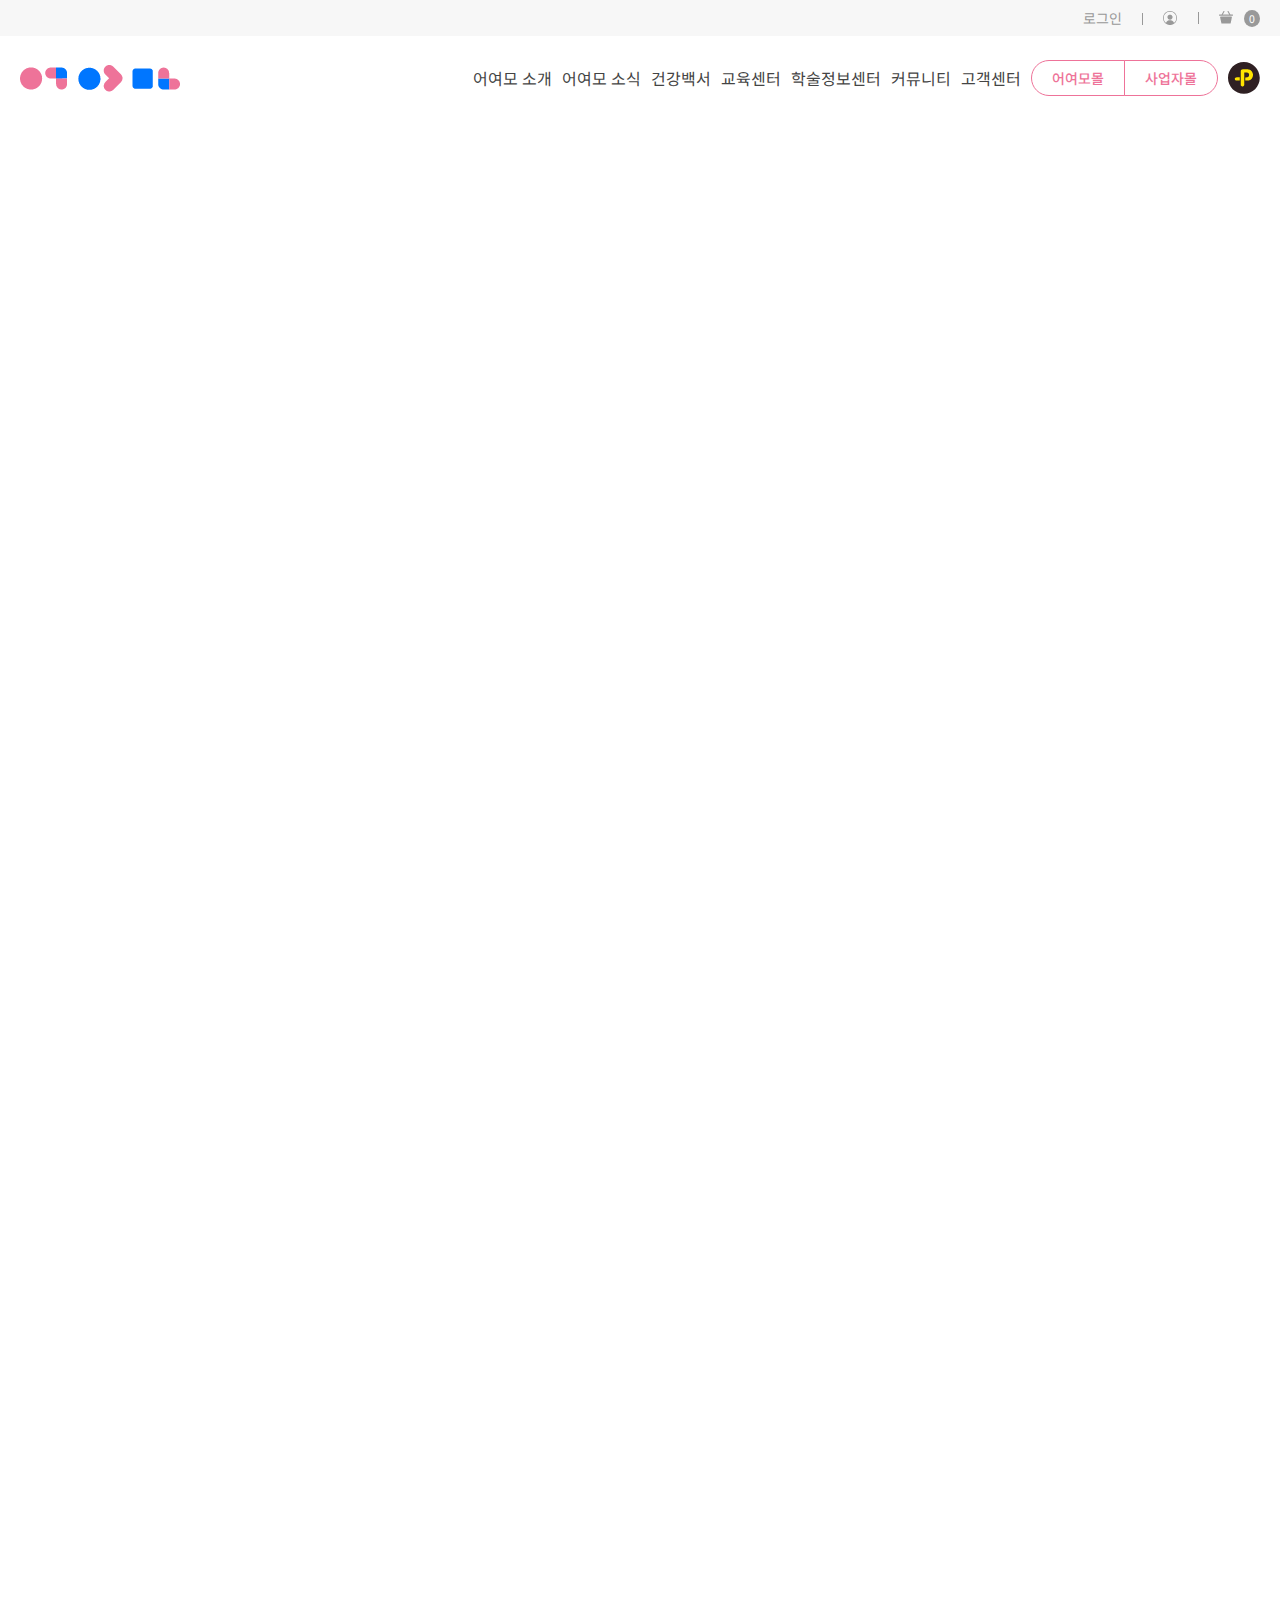
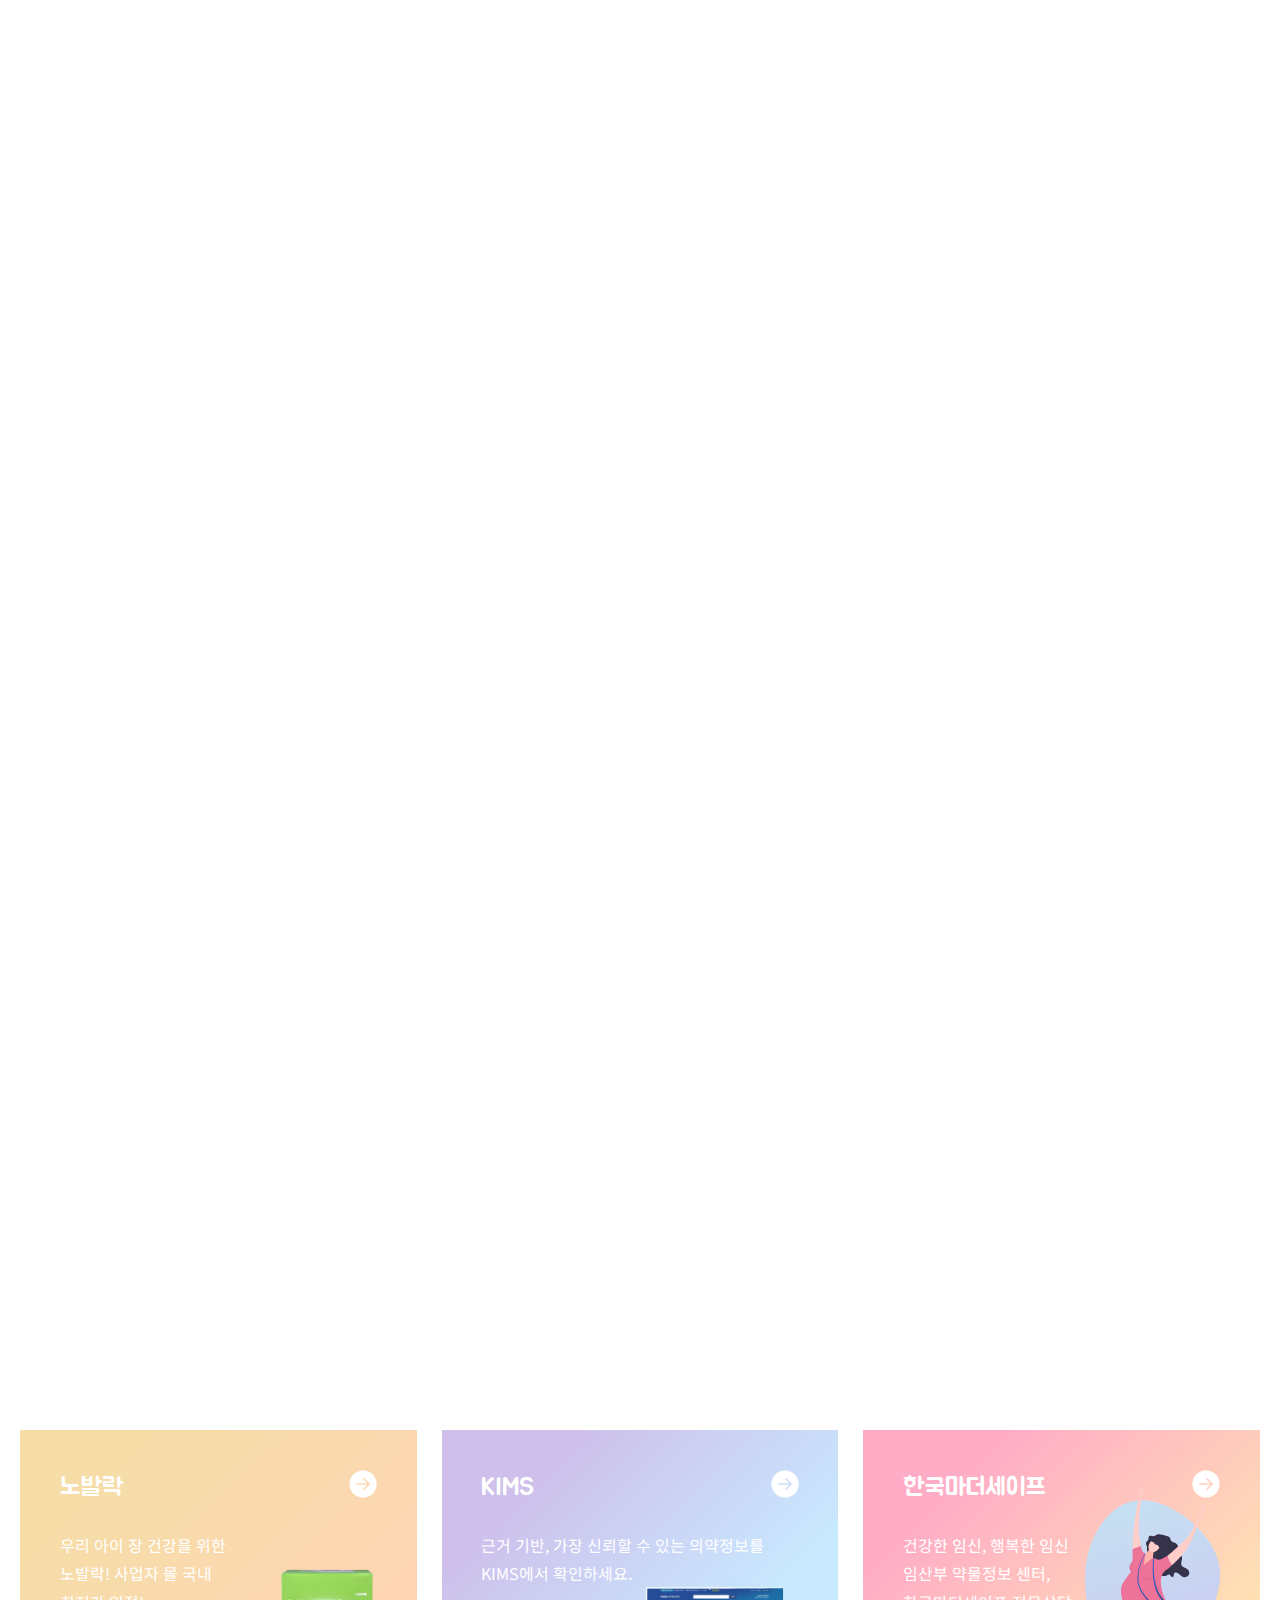
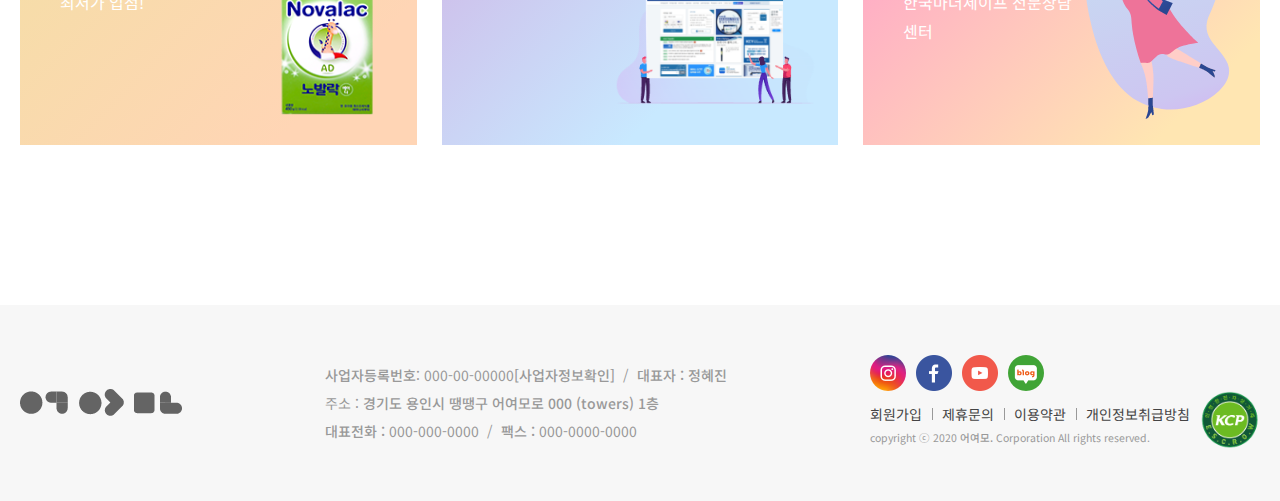
==== commit 91e42e49: "add js event" ====
--- a/index.html
+++ b/index.html
@@ -247,7 +247,7 @@
       <div class="main-container">
         <!-- 메인 비주얼 -->
         <div class="main-visual">
-          <div class="object mv-right"></div>
+          <div class="object"></div>
           <div class="inner">
             <div class="text mv-left">
               <h2 class="visual-title">Tailored<br />healthcare,<br />Together</h2>
@@ -259,34 +259,34 @@
         <!-- 섹션 1 : 어여모 안내 -->
         <div class="section about">
           <div class="inner">
-            <div class="object mv-left chng-scale"></div>
+            <div class="object"></div>
             <div class="text">
-              <strong class="section-em mv-left">토탈 헬스케어를 위해<br />약사와 고객과 함께 합니다.</strong>
-              <p class="ex-text mv-right">
+              <strong class="section-em">토탈 헬스케어를 위해<br />약사와 고객과 함께 합니다.</strong>
+              <p class="ex-text">
                 어여모는 어린이, 여성 나아가 국민의 건강관리 길라잡이 역할을 합니다.<br />
                 어여모 플랫폼은 약국이 최적의 토탈 헬스케어 서비스를 제공할 수 있도록 안내하며, 전문약사 교육을 통해 개인 맞춤형 건강관리 서비스를 가능하도록 도와줍니다.
               </p>
             </div>
             <ul class="items-box">
-              <li class="item mv-up">
+              <li class="item">
                 <a href="#">
                   <span class="item-icons"></span>
                   <h4 class="item-top">회원 가입 및<br />유형 안내</h4>
                 </a>
               </li>
-              <li class="item mv-up">
+              <li class="item">
                 <a href="#">
                   <span class="item-icons"></span>
                   <h4 class="item-top">정회원 신청 및<br />혜택</h4>
                 </a>
               </li>
-              <li class="item mv-up">
+              <li class="item">
                 <a href="#">
                   <span class="item-icons"></span>
                   <h4 class="item-top">어여모몰<br />(비개국약사전용)</h4>
                 </a>
               </li>
-              <li class="item mv-up">
+              <li class="item">
                 <a href="#">
                   <span class="item-icons"></span>
                   <h4 class="item-top">사업자몰<br />(개국약사전용)</h4>
@@ -297,27 +297,27 @@
         </div>
         <!-- 섹션 2 : 건강백서 -->
         <div class="section health">
-          <div class="object mv-right chng-scale">
+          <div class="object">
             <strong class="section-em">Health</strong>
           </div>
           <div class="inner">
-            <div class="text mv-left">
+            <div class="text">
               <h3 class="section-title">건강백서</h3>
             </div>
             <ul class="items-box">
-              <li class="item mv-up">
+              <li class="item">
                 <a href="#">
                   <img src="./imgs/main/health_img01.jpg" alt="">
                   <p class="item-bottom">건강상식</p>
                 </a>
               </li>
-              <li class="item mv-up">
+              <li class="item">
                 <a href="#">
                   <img src="./imgs/main/health_img02.jpg" alt="">
                   <p class="item-bottom">건강정보TV</p>
                 </a>
               </li>
-              <li class="item mv-up">
+              <li class="item">
                 <a href="#">
                   <img src="./imgs/main/health_img03.jpg" alt="">
                   <p class="item-bottom">매거진</p>
@@ -328,14 +328,14 @@
         </div>
         <!-- 섹션 3: 공지사항 -->
         <div class="section notice">
-          <div class="object mv-up"></div>
+          <div class="object"></div>
           <div class="inner">
-            <div class="text mv-left">
+            <div class="text">
               <h3 class="section-title">Notice</h3>
               <a href="#"></a>
             </div>
             <div class="notice-items">
-              <ol class="board mv-left">
+              <ol class="board">
                 <li>
                   <a href="#" class="board-title">경구피임약 복약지도 웹심포(with 경구피임약 비교표) 안내</a>
                   <p class="board-date">2021-03-29</p>
@@ -349,12 +349,12 @@
                   <p class="board-date">2021-02-08</p>
                 </li>
               </ol>
-              <div class="imgs mv-up"></div>
+              <div class="imgs"></div>
             </div>
           </div>
         </div>
         <!-- 섹션 4 : 관련 링크 안내 -->
-        <div class="section banner">
+        <div class="banner">
           <div class="inner">
             <div class="items-box">
               <div class="item">
--- a/css/style.css
+++ b/css/style.css
@@ -82,61 +82,77 @@
   appearance: none;
 }
 
-@keyframes toRightfromLeft {
+@keyframes topRotate {
+  0% {
+    transform: rotate(360deg);
+    opacity: 0;
+  }
+  100% {
+    transform: rotate(45deg);
+    opacity: 1;
+  }
+}
+@keyframes underRotate {
+  0% {
+    transform: rotate(360deg);
+    opacity: 0;
+  }
+  100% {
+    transform: rotate(-45deg);
+    opacity: 1;
+  }
+}
+@keyframes hoverRod {
   0% {
     opacity: 0;
-    transform: translateX(20px);
+    width: 0;
   }
   100% {
     opacity: 1;
+    width: 100%;
+  }
+}
+@keyframes rightToLeft {
+  0% {
+    transform: translateX(30px);
+    opacity: 0;
+  }
+  100% {
     transform: translateX(0);
-  }
-}
-@keyframes movingRnL {
+    opacity: 1;
+  }
+}
+@keyframes leftToRight {
   0% {
+    transform: translateX(-40px);
     opacity: 0;
-    transform: translateX(30px);
   }
   100% {
+    transform: translateX(0);
     opacity: 1;
-    transform: translateX(0);
-  }
-}
-@keyframes movingLnR {
+  }
+}
+@keyframes scale {
   0% {
+    transform: scale(0);
     opacity: 0;
-    transform: translateX(-30px);
   }
   100% {
+    transform: scale(100%);
     opacity: 1;
-    transform: translateX(0);
-  }
-}
-@keyframes changeScale {
+  }
+}
+@keyframes toUp-tr {
   0% {
+    transform: translateY(100px);
     opacity: 0;
-    transform: scale(0);
-  }
-  80% {
+  }
+  100% {
+    transform: translateY(0);
     opacity: 1;
-    transform: scale(1.1);
-  }
-  80% {
-    opacity: 1;
-    transform: scale(1);
-  }
-}
-@keyframes movingUp {
-  0% {
-    opacity: 0;
-    transform: translateY(100px);
-  }
-  100% {
-    opacity: 1;
-    transform: translateY(0px);
-  }
-}
-@keyframes movingUpp {
+  }
+}
+@keyframes toUp-nm {
   0% {
     opacity: 0;
     top: 100px;
@@ -477,14 +493,12 @@
 .mobile .hamburger:hover a > span::before {
   top: -6px;
   width: 14px;
-  transform: rotate(45deg);
-  animation: rotate 0.3s;
+  animation: topRotate 0.3s forwards;
 }
 .mobile .hamburger:hover a > span::after {
   top: 6px;
   width: 14px;
-  transform: rotate(-45deg);
-  animation: rotate 0.3s;
+  animation: underRotate 0.3s forwards;
 }
 
 /* ------------------------------------------------ /
@@ -639,9 +653,8 @@
   height: 1px;
   background-color: #f6daa4;
 }
-.aside-wrap .depth > li a.on::after {
-  animation: road 0.4s;
-  width: 100%;
+.aside-wrap .depth > li a:hover::after {
+  animation: hoverRod 0.3s forwards;
 }
 .aside-wrap .category-link {
   display: flex;
@@ -716,19 +729,6 @@
   font-size: 0.875em;
 }
 
-@keyframes rotate {
-  from {
-    transform: rotate(360deg);
-  }
-}
-@keyframes road {
-  from {
-    width: 0;
-  }
-  to {
-    width: 100%;
-  }
-}
 /* --------------------------------------------- /
 /                   상단 이동 버튼                / 
 / --------------------------------------------- */
@@ -764,11 +764,13 @@
 }
 
 .object {
+  opacity: 0;
   position: absolute;
   z-index: -1;
 }
 
 .text .ex-text {
+  opacity: 0;
   color: #999;
   margin: 30px 0 0;
   font-size: 0.875em;
@@ -779,6 +781,7 @@
   font-size: 62px;
 }
 .text .section-em {
+  opacity: 0;
   width: 50%;
   font-size: 46px;
   line-height: 1.4;
@@ -789,6 +792,9 @@
   flex-wrap: wrap;
   justify-content: space-between;
   align-items: center;
+}
+.items-box .item {
+  opacity: 0;
 }
 .items-box .item a {
   padding: 10%;
@@ -801,6 +807,45 @@
 }
 
 /* ------------------------------------------- /
+/            js - 애니메이션 CLASS              / 
+/ ------------------------------------------- */
+.mv-rnl {
+  animation: rightToLeft 1s forwards;
+}
+
+.mv-lnr {
+  animation: leftToRight 1s forwards;
+}
+
+.chng-scale {
+  animation: scale 1s forwards;
+}
+
+.mv-trUp {
+  animation: toUp-tr 1s forwards;
+}
+
+.mv-nmUp {
+  animation: toUp-nm 1s forwards;
+}
+
+.mv-forUp {
+  animation: toUp-tr 1s 1s forwards;
+}
+.mv-forUp:nth-child(1) {
+  animation-delay: 0.4s;
+}
+.mv-forUp:nth-child(2) {
+  animation-delay: 0.8s;
+}
+.mv-forUp:nth-child(3) {
+  animation-delay: 1.2s;
+}
+.mv-forUp:nth-child(4) {
+  animation-delay: 1.6s;
+}
+
+/* ------------------------------------------- /
 /                  메인 비주얼                  / 
 / ------------------------------------------- */
 .main-visual {
@@ -809,16 +854,18 @@
   min-height: 960px;
 }
 .main-visual .object {
+  opacity: 0;
+  animation: rightToLeft 1s 0.6s forwards;
   top: 0;
   width: 100%;
   height: 100%;
   background: url("../imgs/main/mv1.png") no-repeat;
   background-position: right top;
   background-size: auto 100%;
-  animation: movingRnL 1s linear;
 }
 .main-visual .text {
-  animation: movingLnR 1s linear;
+  opacity: 0;
+  animation: leftToRight 1s 0.6s forwards;
   position: absolute;
   top: 300px;
   color: #ffa4c0;
@@ -864,7 +911,6 @@
   margin: 200px 0 0;
 }
 .about .object {
-  animation: changeScale 1s;
   top: -200px;
   left: -300px;
   width: 430px;
@@ -879,11 +925,7 @@
   word-break: keep-all;
   margin: 0 0 70px;
 }
-.about .text .section-em {
-  animation: movingLnR 1s linear;
-}
 .about .text .ex-text {
-  animation: movingRnL 1s linear;
   width: 50%;
   display: inline-block;
 }
@@ -895,35 +937,21 @@
   background-position: right 16% bottom 15%;
   background-repeat: no-repeat;
   transition: 0.3s;
-  animation: movingUp 0.5s linear;
-  opacity: 0.6;
 }
 .about .items-box .item:nth-child(1) {
-  animation-delay: 0.3s;
+  background-color: #cec0eb;
+  background-image: url("../imgs/main/about_icon01.png");
 }
 .about .items-box .item:nth-child(2) {
-  animation-delay: 0.6s;
+  background-color: #ebb5cf;
+  background-image: url("../imgs/main/about_icon02.png");
 }
 .about .items-box .item:nth-child(3) {
-  animation-delay: 0.9s;
+  background-color: #f6dda8;
+  background-image: url("../imgs/main/about_icon03.png");
 }
 .about .items-box .item:nth-child(4) {
-  animation-delay: 1.2s;
-}
-.about .items-box .item:nth-child(1) {
-  background-color: #aa8ce8;
-  background-image: url("../imgs/main/about_icon01.png");
-}
-.about .items-box .item:nth-child(2) {
-  background-color: #ef67a9;
-  background-image: url("../imgs/main/about_icon02.png");
-}
-.about .items-box .item:nth-child(3) {
-  background-color: #f2cb78;
-  background-image: url("../imgs/main/about_icon03.png");
-}
-.about .items-box .item:nth-child(4) {
-  background-color: #7fc2eb;
+  background-color: #c5e1f2;
   background-image: url("../imgs/main/about_icon04.png");
 }
 .about .items-box span {
@@ -952,8 +980,19 @@
   padding: 30px 0 0;
 }
 .about .items-box .item:hover {
-  opacity: 1;
   border-bottom-right-radius: 100px;
+}
+.about .items-box .item:hover:nth-child(1) {
+  background-color: #aa8ce8;
+}
+.about .items-box .item:hover:nth-child(2) {
+  background-color: #ef67a9;
+}
+.about .items-box .item:hover:nth-child(3) {
+  background-color: #f2cb78;
+}
+.about .items-box .item:hover:nth-child(4) {
+  background-color: #7fc2eb;
 }
 .about .items-box .item:hover span::before {
   left: -1px;
@@ -973,7 +1012,6 @@
   margin: 280px 0 240px;
 }
 .health .object {
-  animation: changeScale 1.5s;
   top: -150px;
   right: -200px;
   width: 680px;
@@ -992,6 +1030,7 @@
   transform: translateY(-50%);
 }
 .health .text {
+  opacity: 0;
   margin: 0 0 80px;
 }
 .health .items-box {
@@ -1003,19 +1042,6 @@
   height: 270px;
   background-size: 100% auto;
   background-repeat: no-repeat;
-  animation: movingUp 0.5s linear;
-}
-.health .items-box .item:nth-child(1) {
-  animation-delay: 0.3s;
-}
-.health .items-box .item:nth-child(2) {
-  animation-delay: 0.6s;
-}
-.health .items-box .item:nth-child(3) {
-  animation-delay: 0.9s;
-}
-.health .items-box .item:nth-child(4) {
-  animation-delay: 1.2s;
 }
 .health .items-box .item a {
   padding: 0;
@@ -1043,7 +1069,6 @@
   position: relative;
 }
 .notice .object {
-  animation: movingRnL 1s linear;
   top: -400px;
   right: 0;
   width: 60%;
@@ -1053,8 +1078,8 @@
   background-position: left bottom;
 }
 .notice .text {
-  position: relative;
-  animation: movingLnR 1s linear;
+  opacity: 0;
+  position: relative;
 }
 .notice .text .section-title {
   font-family: "Poppins", sans-serif;
@@ -1076,7 +1101,7 @@
   display: flex;
 }
 .notice .notice-items .board {
-  animation: movingLnR 1s linear;
+  opacity: 0;
   width: 40%;
   min-width: 300px;
 }
@@ -1093,7 +1118,7 @@
   font-size: 0.875em;
 }
 .notice .notice-items .imgs {
-  animation: movingUpp 0.8s linear;
+  opacity: 0;
   position: relative;
   padding: 0 0 0 100px;
   width: 55%;
@@ -1110,6 +1135,7 @@
   margin: 260px 0 160px;
 }
 .banner .items-box .item {
+  opacity: 1;
   width: 32%;
   height: 315px;
 }
